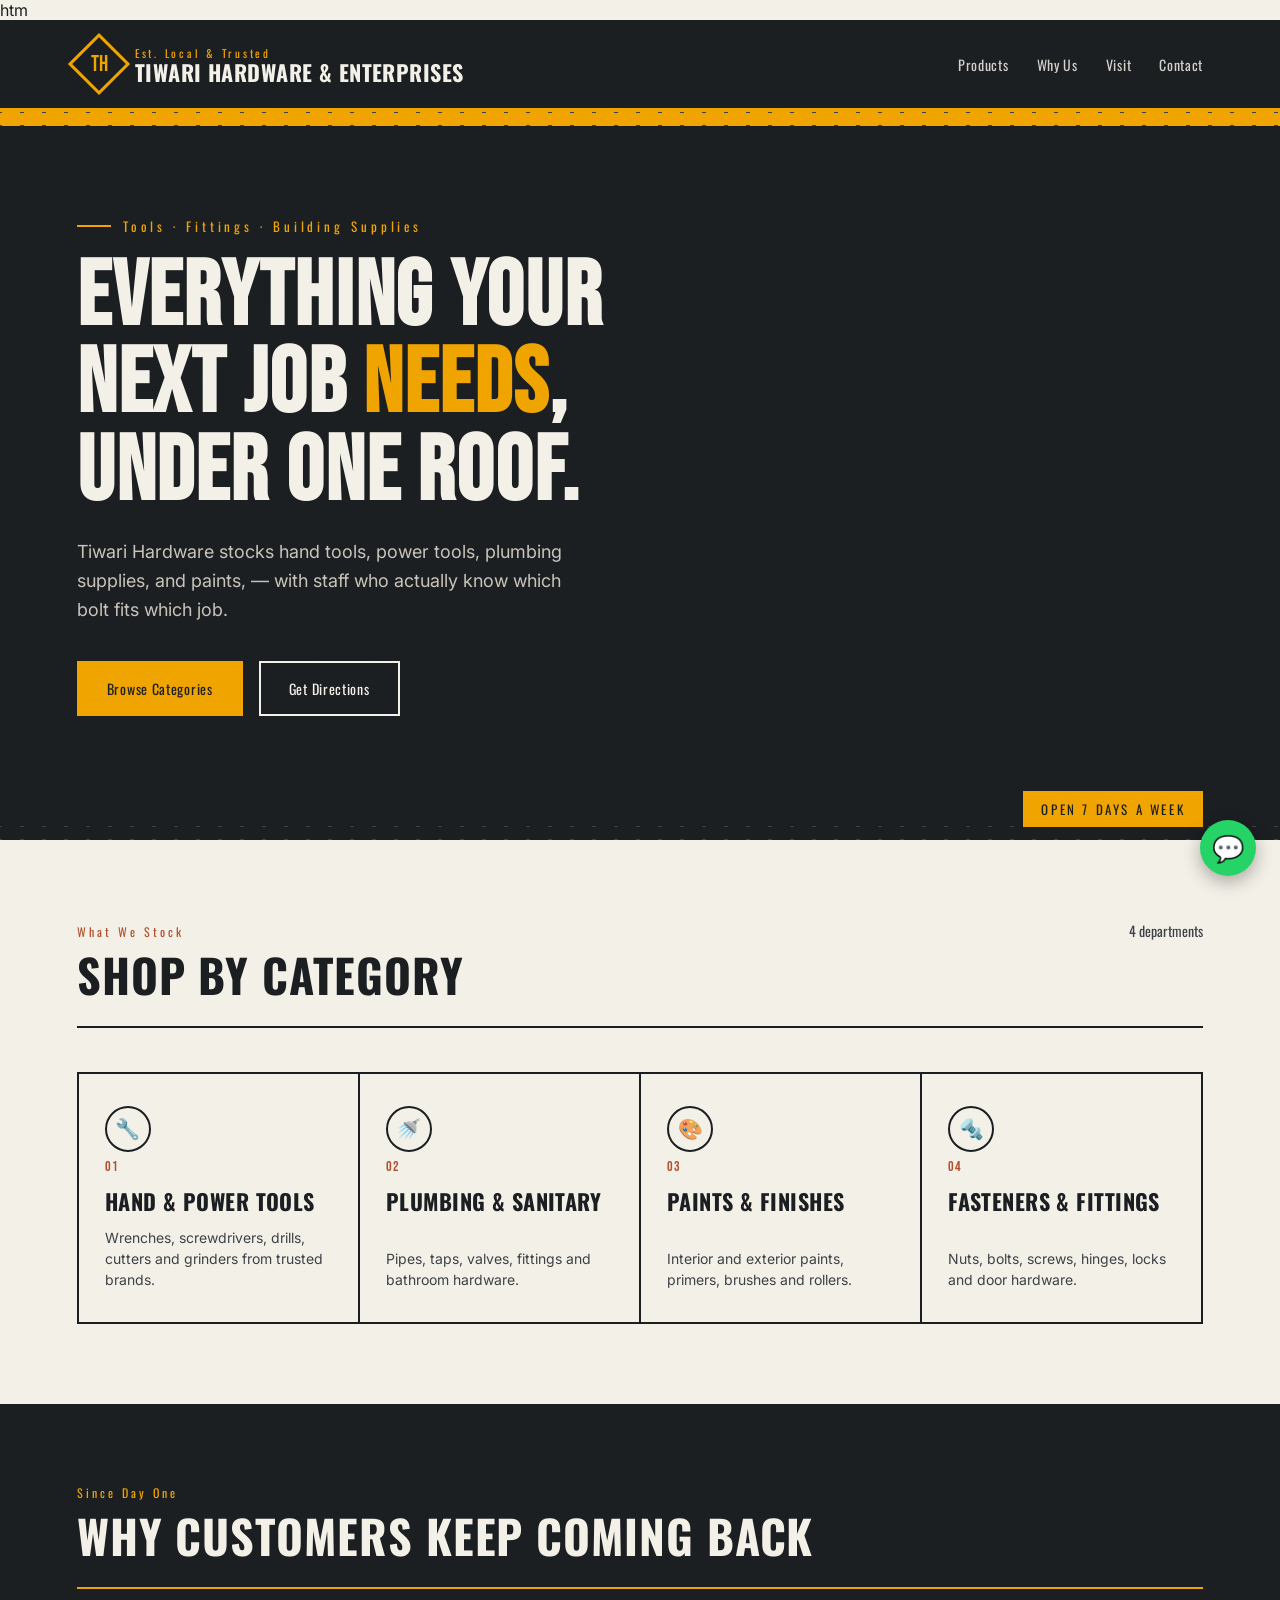
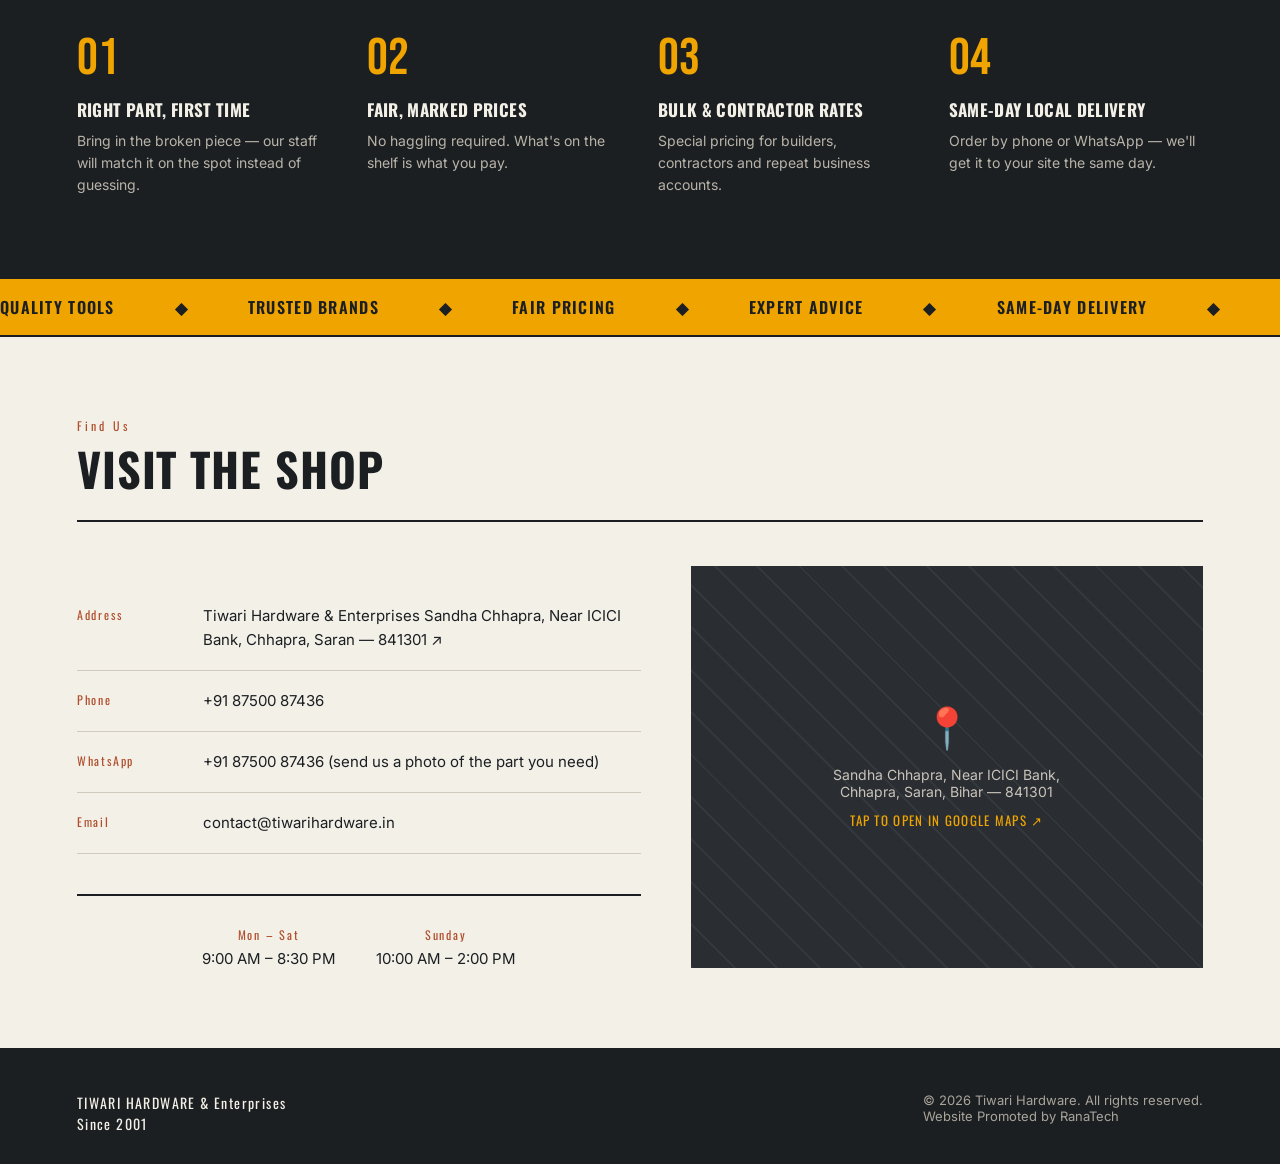
==== index.html @ 9e1f66c2 "Rename index.html.html to index.html" ====
htm<!DOCTYPE html>
<html lang="en">
<head>
<meta charset="UTF-8">
<meta name="viewport" content="width=device-width, initial-scale=1.0">
<title>Tiwari Hardware & Enterprises — Tools, Fittings &amp; Building Supplies</title>
<meta name="description" content="Tiwari Hardware & Enterprises your neighbourhood hardware store for tools, electrical, plumbing, paint and building supplies.">
<link rel="preconnect" href="https://fonts.googleapis.com">
<link href="https://fonts.googleapis.com/css2?family=Bebas+Neue&family=Oswald:wght@400;500;600;700&family=Inter:wght@400;500;600;700&display=swap" rel="stylesheet">
<style>
  :root{
    --steel-900:#1c1f22;
    --steel-800:#2a2e32;
    --steel-700:#3d4247;
    --concrete:#d8d3c8;
    --paper:#f3f0e8;
    --amber:#f0a400;
    --rust:#b1502e;
    --line:#4a4f54;
  }
  *{box-sizing:border-box; margin:0; padding:0;}
  html{scroll-behavior:smooth;}
  body{
    background:var(--paper);
    color:var(--steel-900);
    font-family:'Inter',sans-serif;
    overflow-x:hidden;
  }
  h1,h2,h3,.display{
    font-family:'Oswald',sans-serif;
    text-transform:uppercase;
    letter-spacing:0.02em;
  }
  a{color:inherit; text-decoration:none;}
  img{max-width:100%;display:block;}

  /* ---- pegboard texture strip used as a signature device ---- */
  .peg-strip{
    height:14px;
    background-image:radial-gradient(var(--steel-700) 2px, transparent 2.2px);
    background-size:22px 14px;
    background-color:var(--amber);
    background-position:11px 7px, 0 0;
  }
  .peg-strip.dark{background-color:var(--steel-900);}

  /* ---- header ---- */
  header{
    background:var(--steel-900);
    color:var(--paper);
    padding:22px 6%;
    display:flex;
    align-items:center;
    justify-content:space-between;
    position:sticky;
    top:0;
    z-index:50;
    border-bottom:4px solid var(--amber);
  }
  .brand{
    display:flex;
    align-items:center;
    gap:14px;
  }
  .brand-mark{
    width:44px;height:44px;
    border:3px solid var(--amber);
    display:flex;align-items:center;justify-content:center;
    font-family:'Bebas Neue',sans-serif;
    font-size:22px;
    color:var(--amber);
    transform:rotate(45deg);
    flex-shrink:0;
  }
  .brand-mark span{transform:rotate(-45deg);}
  .brand-text .kicker{
    font-size:11px;
    letter-spacing:0.25em;
    color:var(--amber);
    font-family:'Oswald',sans-serif;
  }
  .brand-text h1{font-size:22px; line-height:1;}
  nav{display:flex; gap:28px; font-family:'Oswald',sans-serif; font-size:14px; letter-spacing:0.05em;}
  nav a{opacity:0.85; transition:opacity .2s, color .2s;}
  nav a:hover{opacity:1; color:var(--amber);}
  .nav-toggle{display:none; background:none; border:none; color:var(--paper); font-size:26px; cursor:pointer;}

  /* ---- hero ---- */
  .hero{
    position:relative;
    background:var(--steel-900);
    color:var(--paper);
    padding:90px 6% 110px;
    background-image:
      linear-gradient(180deg, rgba(28,31,34,0.85), rgba(28,31,34,0.97)),
      repeating-linear-gradient(135deg, #23272a 0px, #23272a 2px, #1c1f22 2px, #1c1f22 40px);
  }
  .hero-inner{max-width:760px;}
  .hero .kicker{
    color:var(--amber);
    font-family:'Oswald',sans-serif;
    letter-spacing:0.3em;
    font-size:13px;
    margin-bottom:18px;
    display:flex;
    align-items:center;
    gap:12px;
  }
  .hero .kicker::before{content:"";width:34px;height:2px;background:var(--amber);display:inline-block;}
  .hero h1{
    font-family:'Bebas Neue',sans-serif;
    font-size:clamp(48px,9vw,92px);
    line-height:0.95;
    color:var(--paper);
  }
  .hero h1 em{font-style:normal; color:var(--amber);}
  .hero p.lede{
    margin-top:22px;
    font-size:18px;
    line-height:1.6;
    color:#c9c4bb;
    max-width:520px;
  }
  .hero-cta{
    margin-top:36px;
    display:flex;
    gap:16px;
    flex-wrap:wrap;
  }
  .btn{
    font-family:'Oswald',sans-serif;
    letter-spacing:0.05em;
    font-size:14px;
    padding:15px 28px;
    display:inline-flex;
    align-items:center;
    gap:10px;
    border:2px solid transparent;
    transition:transform .15s ease, background .2s ease, color .2s ease;
    cursor:pointer;
  }
  .btn:hover{transform:translateY(-2px);}
  .btn-solid{background:var(--amber); color:var(--steel-900);}
  .btn-solid:hover{background:#ffb821;}
  .btn-outline{border-color:var(--paper); color:var(--paper);}
  .btn-outline:hover{background:var(--paper); color:var(--steel-900);}

  .hero-tape{
    position:absolute;
    right:6%;
    bottom:-1px;
    font-family:'Oswald',sans-serif;
    font-size:13px;
    letter-spacing:0.2em;
    color:var(--steel-900);
    background:var(--amber);
    padding:8px 18px;
    display:none;
  }
  @media(min-width:900px){.hero-tape{display:block;}}

  /* ---- section shell ---- */
  section{padding:80px 6%;}
  .section-head{
    display:flex;
    align-items:baseline;
    justify-content:space-between;
    flex-wrap:wrap;
    gap:14px;
    margin-bottom:44px;
    border-bottom:2px solid var(--steel-900);
    padding-bottom:18px;
  }
  .section-head .kicker{
    font-family:'Oswald',sans-serif;
    font-size:12px;
    letter-spacing:0.25em;
    color:var(--rust);
  }
  .section-head h2{font-size:clamp(30px,4vw,46px);}
  .section-head .count{font-family:'Oswald',sans-serif; font-size:14px; color:var(--steel-700);}

  /* ---- categories / grid as pegboard ---- */
  .categories{background:var(--paper);}
  .grid{
    display:grid;
    grid-template-columns:repeat(auto-fit,minmax(230px,1fr));
    gap:2px;
    background:var(--steel-900);
    border:2px solid var(--steel-900);
  }
  .cat-card{
    background:var(--paper);
    padding:32px 26px;
    min-height:190px;
    display:flex;
    flex-direction:column;
    justify-content:space-between;
    transition:background .2s ease;
    position:relative;
  }
  .cat-card:hover{background:#eae5d8;}
  .cat-num{
    font-family:'Bebas Neue',sans-serif;
    font-size:14px;
    color:var(--rust);
    letter-spacing:0.1em;
  }
  .cat-card h3{font-size:22px; margin-top:10px;}
  .cat-card p{font-size:14px; color:var(--steel-700); margin-top:10px; line-height:1.5;}
  .cat-icon{
    width:46px;height:46px;
    border:2px solid var(--steel-900);
    border-radius:50%;
    display:flex;align-items:center;justify-content:center;
    font-size:20px;
    margin-bottom:6px;
  }

  /* ---- why us ---- */
  .why{background:var(--steel-900); color:var(--paper);}
  .why .section-head{border-color:var(--amber);}
  .why .section-head h2{color:var(--paper);}
  .why .section-head .kicker{color:var(--amber);}
  .why-grid{
    display:grid;
    grid-template-columns:repeat(auto-fit,minmax(240px,1fr));
    gap:36px;
  }
  .why-item .big{
    font-family:'Bebas Neue',sans-serif;
    font-size:52px;
    color:var(--amber);
    line-height:1;
  }
  .why-item h3{font-size:17px; margin-top:12px;}
  .why-item p{font-size:14px; color:#b9b4aa; margin-top:8px; line-height:1.6;}

  /* ---- brands ticker ---- */
  .ticker-wrap{
    background:var(--amber);
    overflow:hidden;
    padding:16px 0;
    border-top:2px solid var(--steel-900);
    border-bottom:2px solid var(--steel-900);
  }
  .ticker{
    display:flex;
    gap:60px;
    white-space:nowrap;
    animation:scroll 22s linear infinite;
    font-family:'Oswald',sans-serif;
    font-weight:600;
    font-size:16px;
    letter-spacing:0.08em;
    color:var(--steel-900);
  }
  @keyframes scroll{from{transform:translateX(0);}to{transform:translateX(-50%);}}

  /* ---- visit / contact ---- */
  .visit{background:var(--paper);}
  .visit-grid{
    display:grid;
    grid-template-columns:1.1fr 1fr;
    gap:50px;
  }
  @media(max-width:800px){.visit-grid{grid-template-columns:1fr;}}
  .info-list{list-style:none; margin-top:20px;}
  .info-list li{
    display:flex;
    gap:16px;
    padding:18px 0;
    border-bottom:1px solid #cfcabd;
  }
  .info-list .label{
    font-family:'Oswald',sans-serif;
    font-size:12px;
    letter-spacing:0.15em;
    color:var(--rust);
    width:110px;
    flex-shrink:0;
    padding-top:2px;
  }
  .info-list .val{font-size:15px; line-height:1.6;}
  .map-box{
    background:var(--steel-800);
    color:var(--paper);
    min-height:340px;
    display:flex;
    align-items:center;
    justify-content:center;
    text-align:center;
    padding:30px;
    position:relative;
    background-image:repeating-linear-gradient(45deg, #33383c 0 2px, transparent 2px 30px);
  }
  .map-box .pin{
    font-size:40px;
    color:var(--amber);
  }
  .map-box p{margin-top:14px; font-size:14px; color:#c9c4bb; max-width:280px;}
  .map-box{cursor:pointer; transition:background .2s ease;}
  .map-box:hover{background-color:#3d4247;}
  .info-list .val a{border-bottom:1px solid transparent; transition:border-color .2s ease, color .2s ease;}
  .info-list .val a:hover{border-bottom-color:var(--rust); color:var(--rust);}

  /* ---- hours strip ---- */
  .hours-strip{
    display:flex;
    justify-content:center;
    gap:40px;
    flex-wrap:wrap;
    margin-top:40px;
    padding-top:30px;
    border-top:2px solid var(--steel-900);
  }
  .hours-strip div{text-align:center;}
  .hours-strip .day{font-family:'Oswald',sans-serif; font-size:12px; letter-spacing:0.15em; color:var(--rust);}
  .hours-strip .time{font-size:15px; margin-top:6px;}

  /* ---- footer ---- */
  footer{
    background:var(--steel-900);
    color:#a9a49b;
    padding:44px 6% 30px;
    font-size:13px;
    display:flex;
    justify-content:space-between;
    flex-wrap:wrap;
    gap:16px;
  }
  footer .fbrand{color:var(--paper); font-family:'Oswald',sans-serif; letter-spacing:0.1em; font-size:14px;}

  /* ---- whatsapp float ---- */
  .wa-float{
    position:fixed;
    bottom:24px;
    right:24px;
    background:#25D366;
    color:#fff;
    width:56px;height:56px;
    border-radius:50%;
    display:flex;
    align-items:center;
    justify-content:center;
    font-size:26px;
    box-shadow:0 6px 18px rgba(0,0,0,0.3);
    z-index:60;
    transition:transform .2s ease;
  }
  .wa-float:hover{transform:scale(1.08);}

  @media(max-width:820px){
    nav{
      position:fixed; top:78px; left:0; right:0;
      background:var(--steel-900);
      flex-direction:column;
      padding:20px 6%;
      gap:0;
      transform:translateY(-130%);
      transition:transform .25s ease;
      border-bottom:4px solid var(--amber);
    }
    nav.open{transform:translateY(0);}
    nav a{padding:14px 0; border-bottom:1px solid var(--line);}
    .nav-toggle{display:block;}
  }
</style>
</head>
<body>

<header>
  <div class="brand">
    <div class="brand-mark"><span>TH</span></div>
    <div class="brand-text">
      <div class="kicker">Est. Local &amp; Trusted</div>
      <h1>Tiwari Hardware & Enterprises</h1>
    </div>
  </div>
  <nav id="siteNav">
    <a href="#categories">Products</a>
    <a href="#why">Why Us</a>
    <a href="#visit">Visit</a>
    <a href="#contact">Contact</a>
  </nav>
  <button class="nav-toggle" id="navToggle" aria-label="Toggle menu">☰</button>
</header>
<div class="peg-strip"></div>

<section class="hero">
  <div class="hero-inner">
    <div class="kicker">Tools · Fittings · Building Supplies</div>
    <h1>Everything your<br>next job <em>needs</em>,<br>under one roof.</h1>
    <p class="lede">Tiwari Hardware stocks hand tools, power tools, plumbing supplies, and paints, — with staff who actually know which bolt fits which job.</p>
    <div class="hero-cta">
      <a href="#categories" class="btn btn-solid">Browse Categories</a>
      <a href="#contact" class="btn btn-outline">Get Directions</a>
    </div>
  </div>
  <div class="hero-tape">OPEN 7 DAYS A WEEK</div>
</section>
<div class="peg-strip dark"></div>

<section class="categories" id="categories">
  <div class="section-head">
    <div>
      <div class="kicker">What We Stock</div>
      <h2>Shop by category</h2>
    </div>
    <div class="count">4 departments</div>
  </div>
  <div class="grid">
    <div class="cat-card">
      <div><div class="cat-icon">🔧</div><div class="cat-num">01</div><h3>Hand &amp; Power Tools</h3></div>
      <p>Wrenches, screwdrivers, drills, cutters and grinders from trusted brands.</p>
    </div>
    <div class="cat-card">
      <div><div class="cat-icon">🚿</div><div class="cat-num">02</div><h3>Plumbing &amp; Sanitary</h3></div>
      <p>Pipes, taps, valves, fittings and bathroom hardware.</p>
    </div>
    <div class="cat-card">
      <div><div class="cat-icon">🎨</div><div class="cat-num">03</div><h3>Paints &amp; Finishes</h3></div>
      <p>Interior and exterior paints, primers, brushes and rollers.</p>
    </div>
    <div class="cat-card">
      <div><div class="cat-icon">🔩</div><div class="cat-num">04</div><h3>Fasteners &amp; Fittings</h3></div>
      <p>Nuts, bolts, screws, hinges, locks and door hardware.</p>
    </div>
  </div>
</section>

<section class="why" id="why">
  <div class="section-head">
    <div>
      <div class="kicker">Since Day One</div>
      <h2>Why customers keep coming back</h2>
    </div>
  </div>
  <div class="why-grid">
    <div class="why-item">
      <div class="big">01</div>
      <h3>Right part, first time</h3>
      <p>Bring in the broken piece — our staff will match it on the spot instead of guessing.</p>
    </div>
    <div class="why-item">
      <div class="big">02</div>
      <h3>Fair, marked prices</h3>
      <p>No haggling required. What's on the shelf is what you pay.</p>
    </div>
    <div class="why-item">
      <div class="big">03</div>
      <h3>Bulk &amp; contractor rates</h3>
      <p>Special pricing for builders, contractors and repeat business accounts.</p>
    </div>
    <div class="why-item">
      <div class="big">04</div>
      <h3>Same-day local delivery</h3>
      <p>Order by phone or WhatsApp — we'll get it to your site the same day.</p>
    </div>
  </div>
</section>

<div class="ticker-wrap">
  <div class="ticker">
    <span>QUALITY TOOLS</span><span>◆</span><span>TRUSTED BRANDS</span><span>◆</span><span>FAIR PRICING</span><span>◆</span><span>EXPERT ADVICE</span><span>◆</span><span>SAME-DAY DELIVERY</span><span>◆</span>
    <span>QUALITY TOOLS</span><span>◆</span><span>TRUSTED BRANDS</span><span>◆</span><span>FAIR PRICING</span><span>◆</span><span>EXPERT ADVICE</span><span>◆</span><span>SAME-DAY DELIVERY</span><span>◆</span>
  </div>
</div>

<section class="visit" id="visit">
  <div class="section-head">
    <div>
      <div class="kicker">Find Us</div>
      <h2>Visit the shop</h2>
    </div>
  </div>
  <div class="visit-grid">
    <div>
      <ul class="info-list" id="contact">
        <li><span class="label">Address</span><span class="val"><a href="https://maps.app.goo.gl/FRSXS6TFd8zvyrVv5" target="_blank" rel="noopener" class="map-link">Tiwari Hardware & Enterprises Sandha Chhapra, Near ICICI Bank, Chhapra, Saran — 841301 ↗</a></span></li>
        <li><span class="label">Phone</span><span class="val"><a href="tel:+918750087436">+91 87500 87436</a></span></li>
        <li><span class="label">WhatsApp</span><span class="val"><a href="https://wa.me/918750087436" target="_blank" rel="noopener">+91 87500 87436</a> (send us a photo of the part you need)</span></li>
        <li><span class="label">Email</span><span class="val">contact@tiwarihardware.in</span></li>
      </ul>
      <div class="hours-strip">
        <div><div class="day">Mon – Sat</div><div class="time">9:00 AM – 8:30 PM</div></div>
        <div><div class="day">Sunday</div><div class="time">10:00 AM – 2:00 PM</div></div>
      </div>
    </div>
    <a class="map-box" href="https://maps.app.goo.gl/FRSXS6TFd8zvyrVv5" target="_blank" rel="noopener">
      <div>
        <div class="pin">📍</div>
        <p>Sandha Chhapra, Near ICICI Bank, Chhapra, Saran, Bihar — 841301</p>
        <p style="margin-top:10px; color:var(--amber); font-family:'Oswald',sans-serif; letter-spacing:0.1em; font-size:13px;">TAP TO OPEN IN GOOGLE MAPS ↗</p>
      </div>
    </a>
  </div>
</section>

<footer>
  <div class="fbrand">TIWARI HARDWARE & Enterprises
    <div> Since 2001</div>
  </div>
  <div>© 2026 Tiwari Hardware. All rights reserved.
    <div>Website Promoted by RanaTech</div>
  </div>
</footer>

<a class="wa-float" href="https://wa.me/918750087436" target="_blank" aria-label="Chat on WhatsApp">💬</a>

<script>
  const toggle = document.getElementById('navToggle');
  const nav = document.getElementById('siteNav');
  toggle.addEventListener('click', () => nav.classList.toggle('open'));
  document.querySelectorAll('nav a').forEach(a => a.addEventListener('click', () => nav.classList.remove('open')));
</script>

</body>
</html>
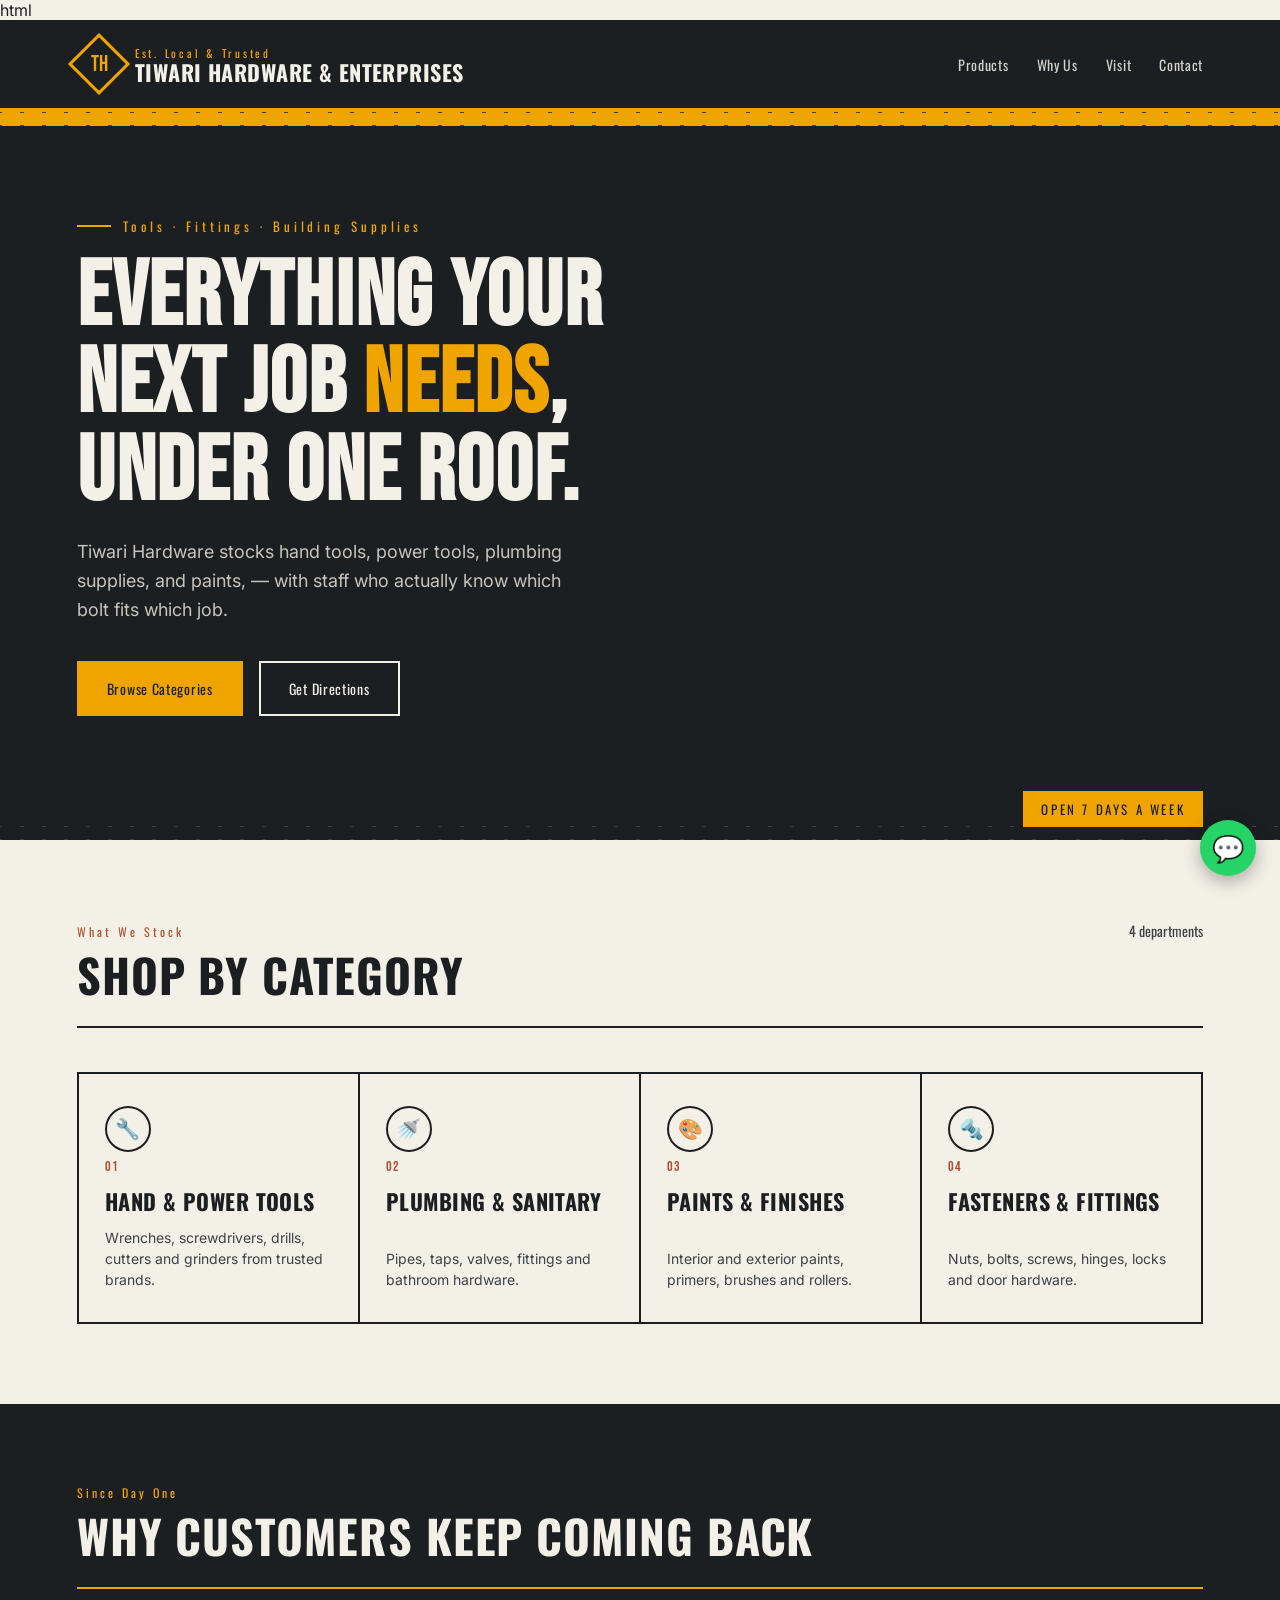
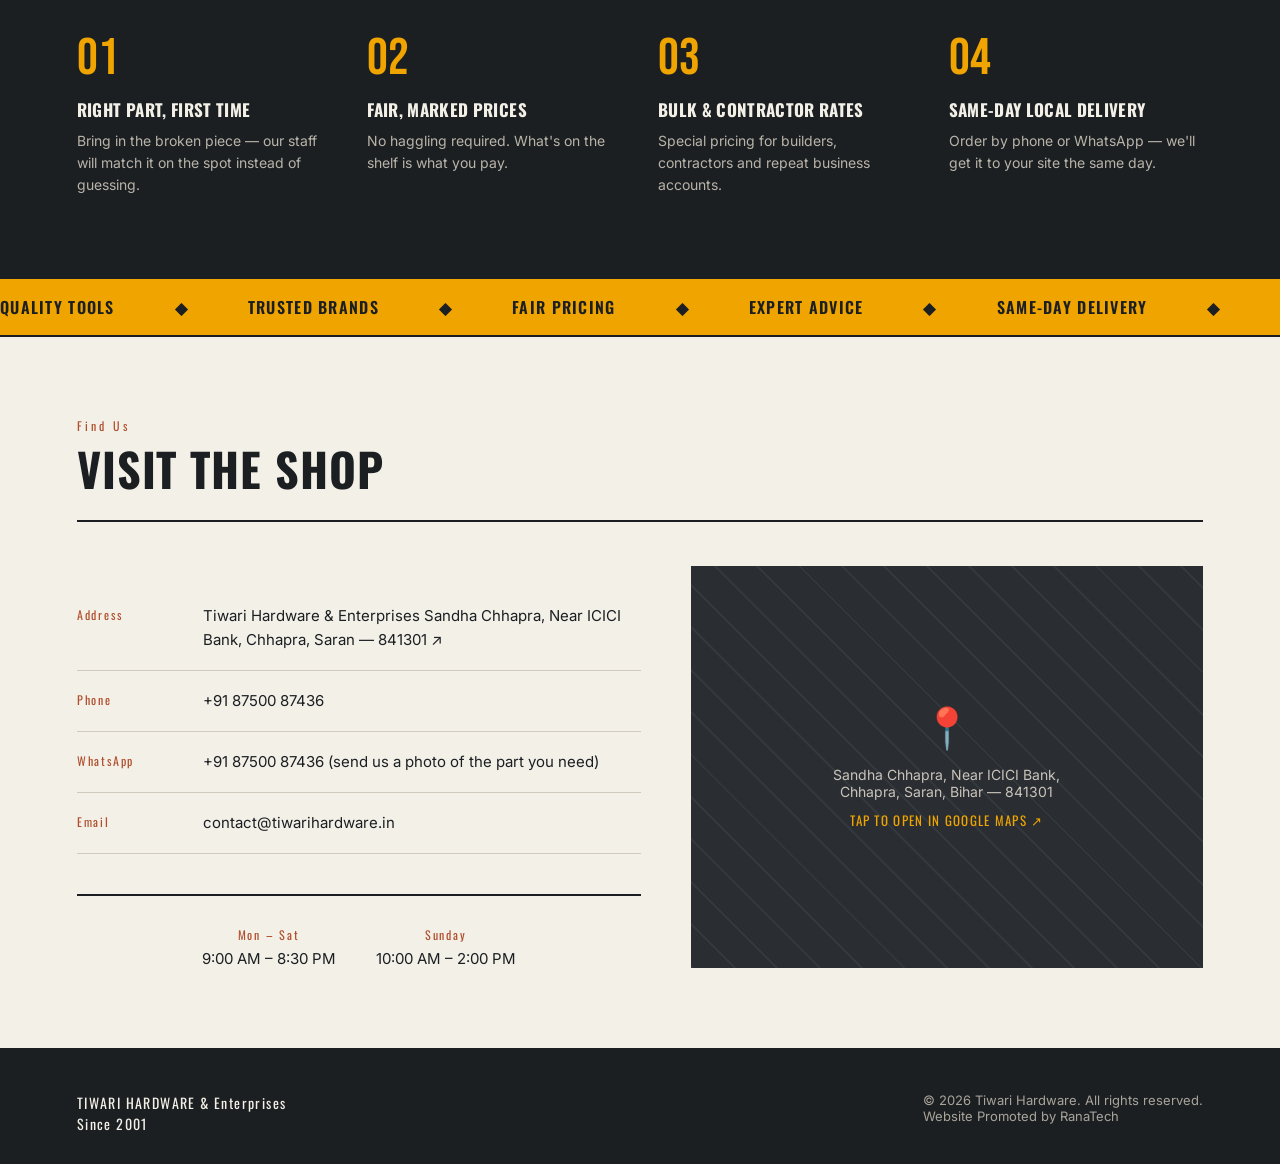
==== commit 2a40763e: "Update index.html" ====
--- a/index.html
+++ b/index.html
@@ -1,4 +1,4 @@
-htm<!DOCTYPE html>
+html<!DOCTYPE html>
 <html lang="en">
 <head>
 <meta charset="UTF-8">
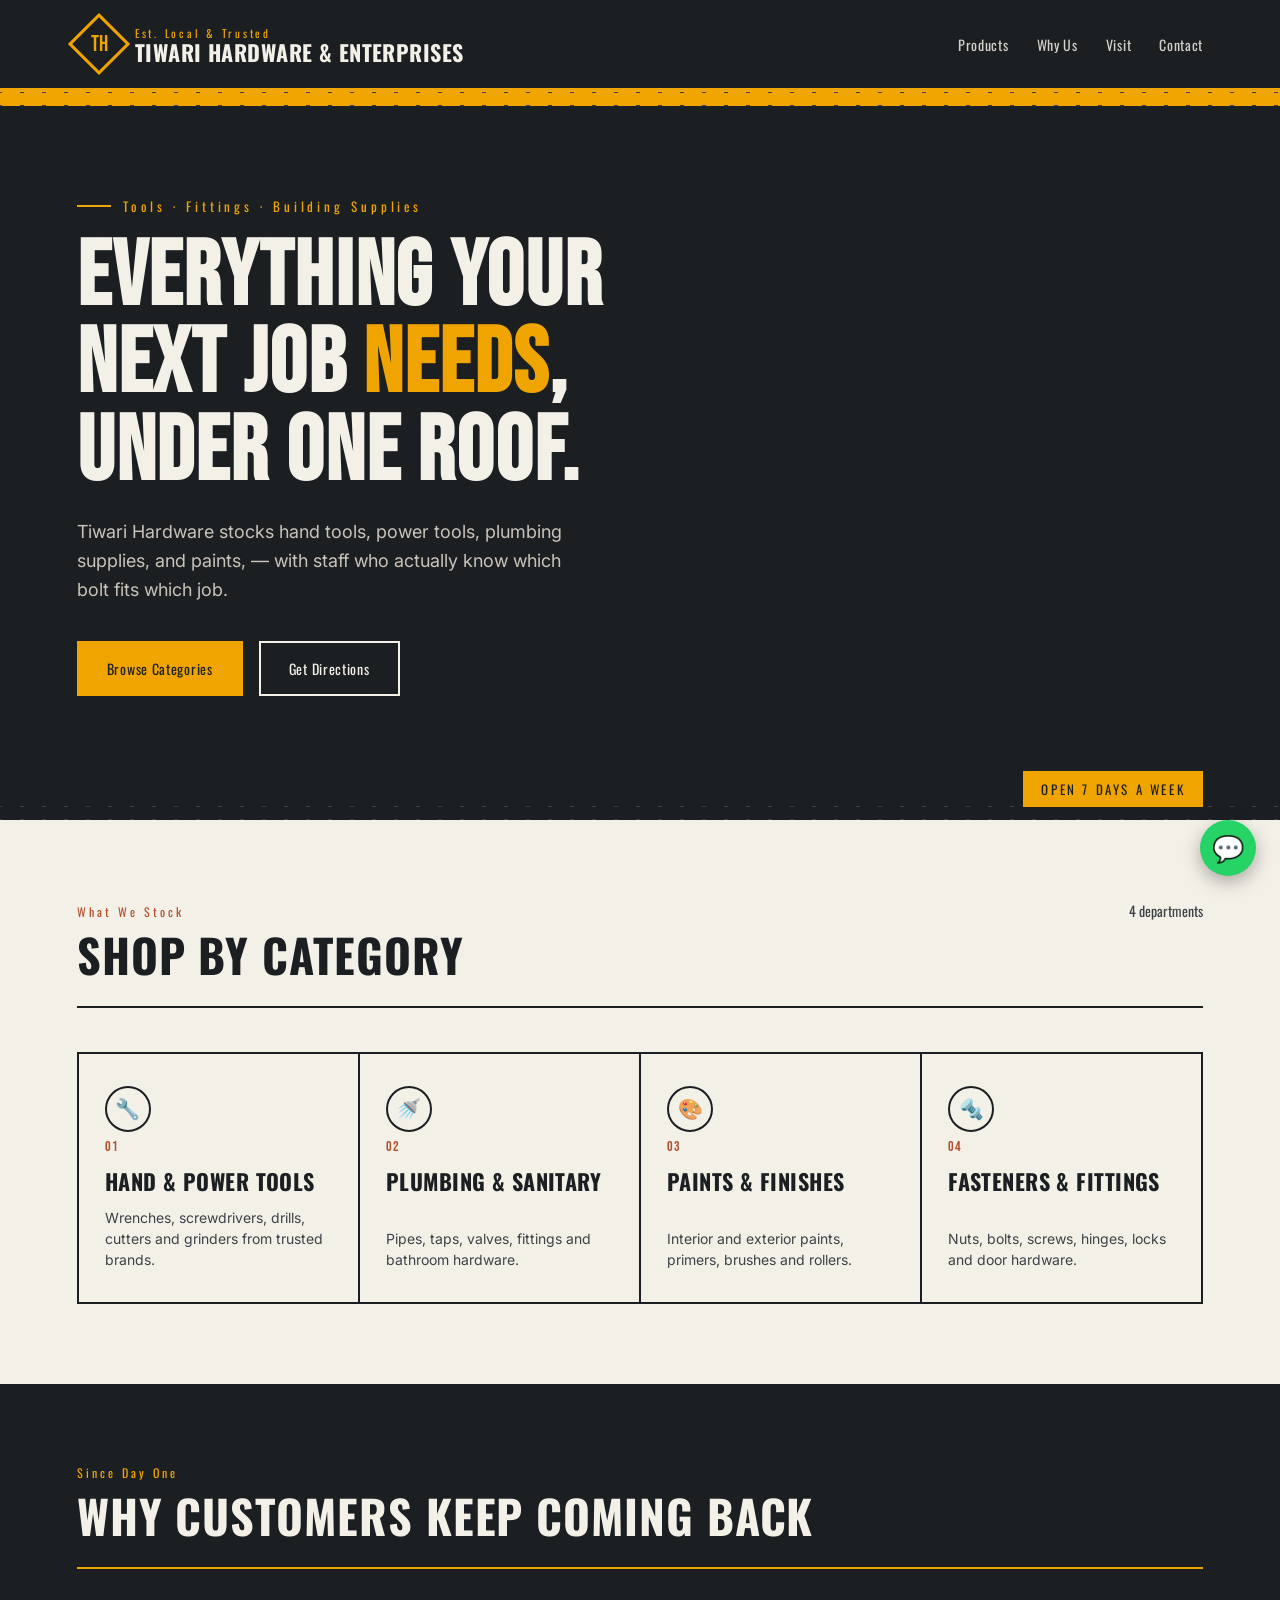
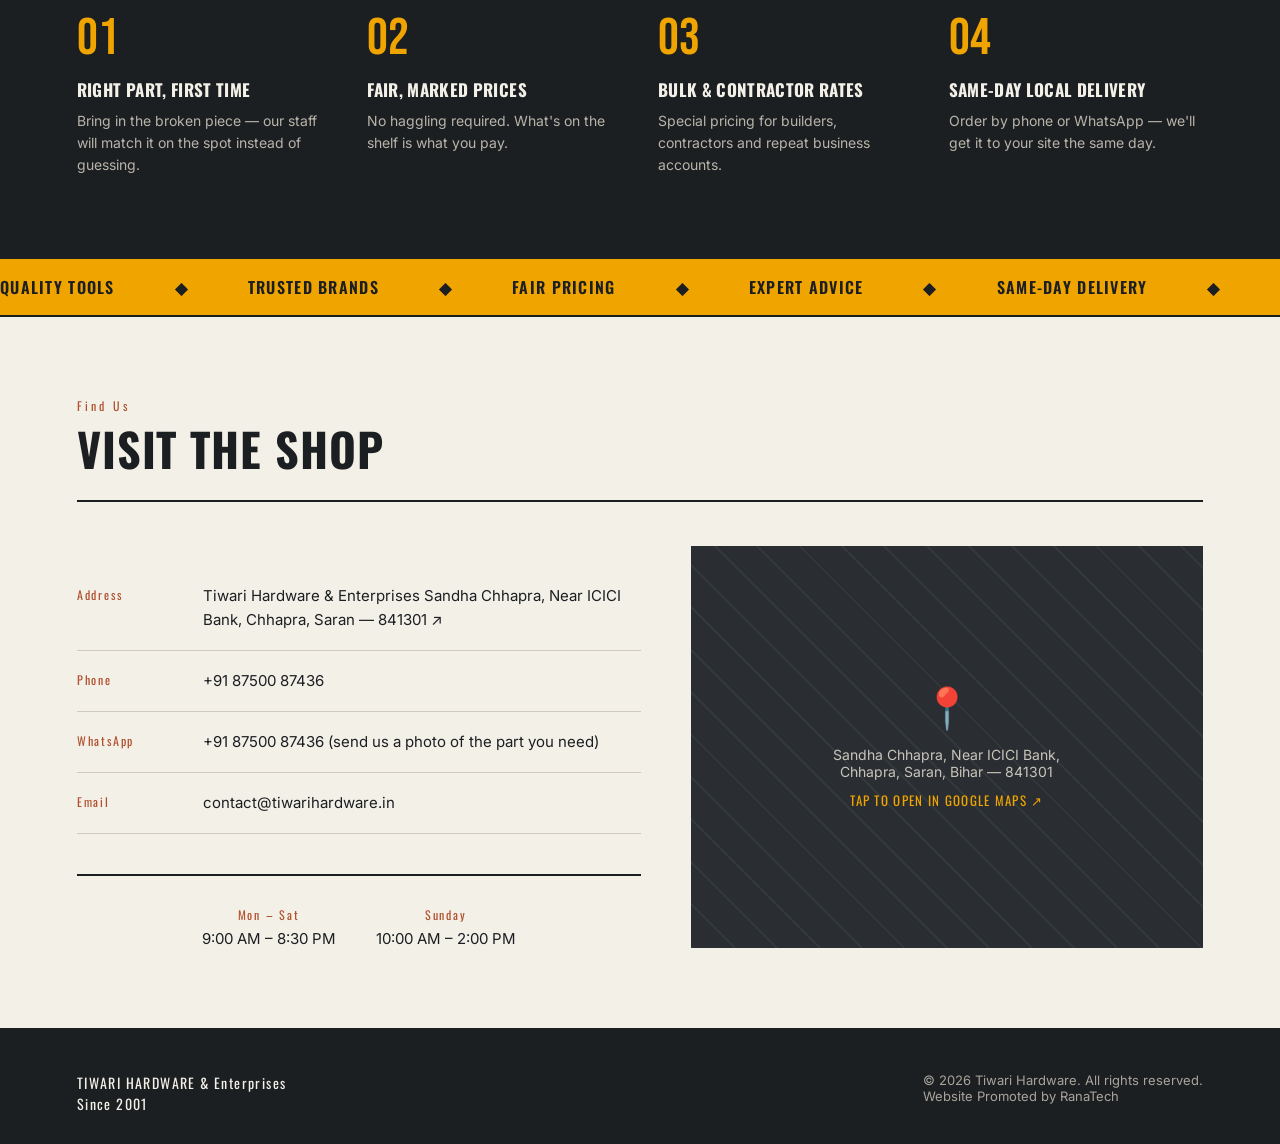
==== commit 99c2ddd2: "Update index.html" ====
--- a/index.html
+++ b/index.html
@@ -1,4 +1,4 @@
-html<!DOCTYPE html>
+<!DOCTYPE html>
 <html lang="en">
 <head>
 <meta charset="UTF-8">
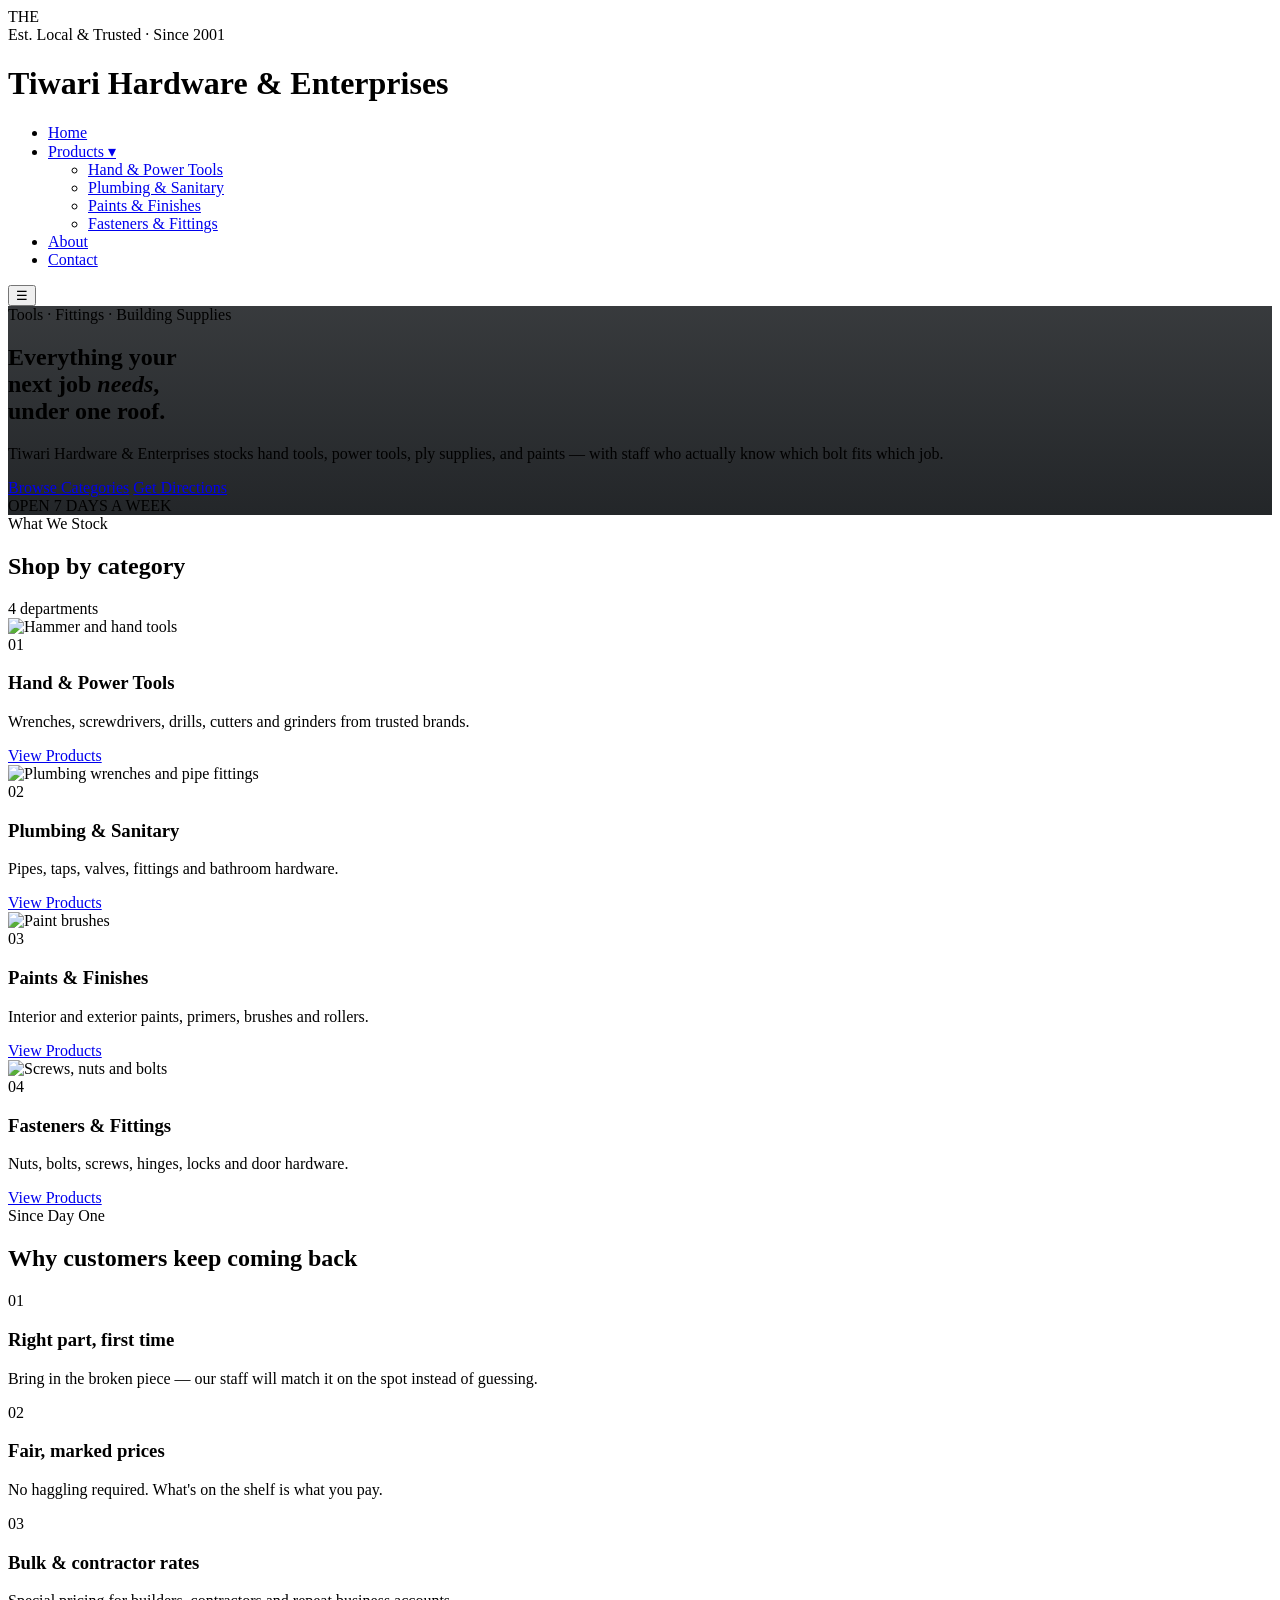
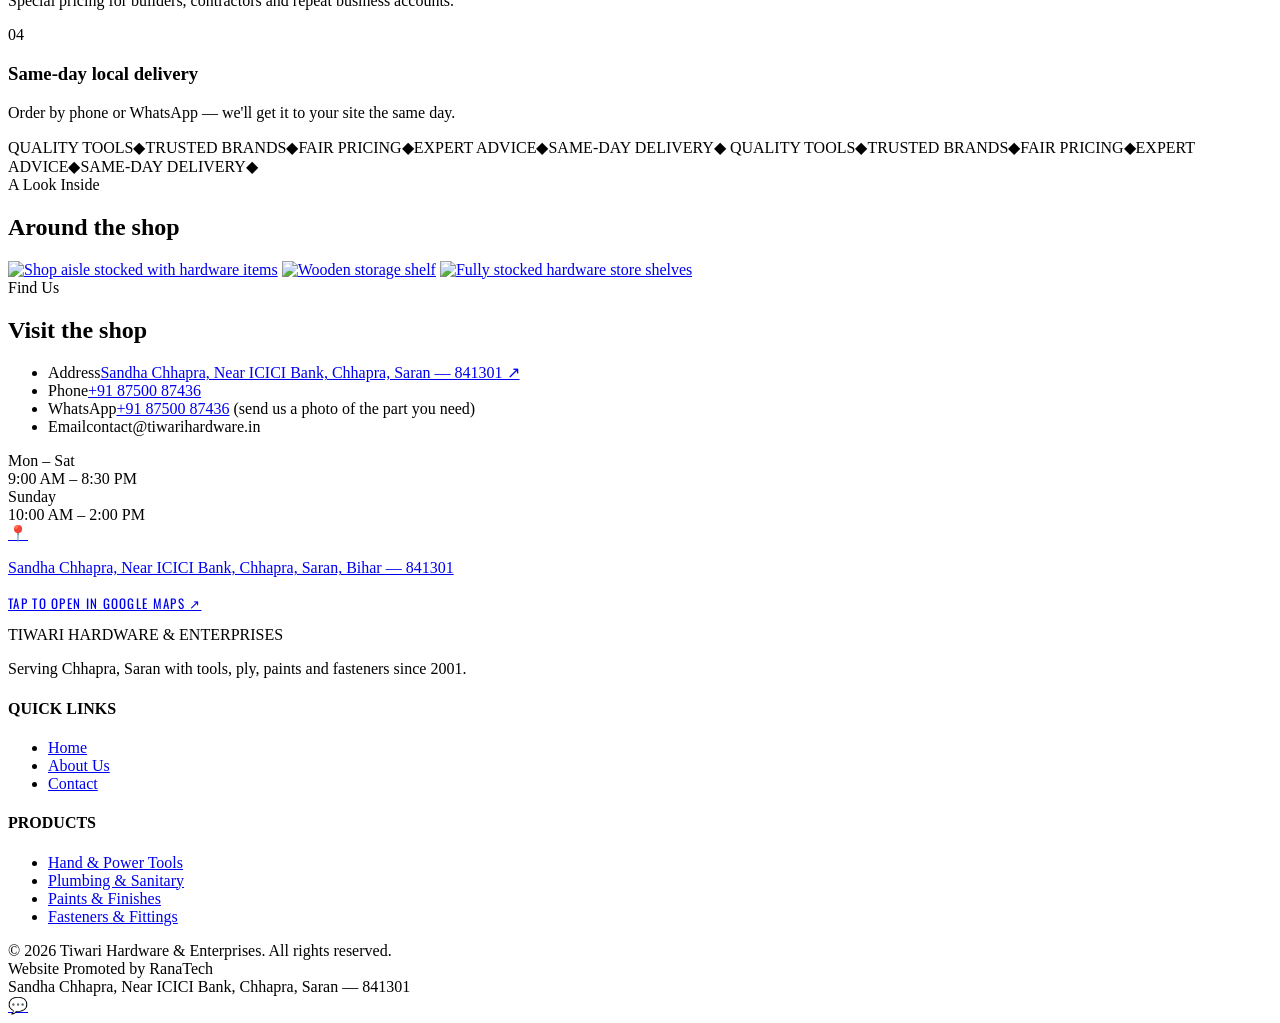
==== commit fe2579dd: "Add files via upload" ====
--- a/index.html
+++ b/index.html
@@ -4,366 +4,15 @@
 <meta charset="UTF-8">
 <meta name="viewport" content="width=device-width, initial-scale=1.0">
 <title>Tiwari Hardware & Enterprises — Tools, Fittings &amp; Building Supplies</title>
-<meta name="description" content="Tiwari Hardware & Enterprises your neighbourhood hardware store for tools, electrical, plumbing, paint and building supplies.">
+<meta name="description" content="Tiwari Hardware & Enterprises — your neighbourhood hardware store in Chhapra, Saran for tools, plumbing, paint and fasteners. Since 2001.">
 <link rel="preconnect" href="https://fonts.googleapis.com">
 <link href="https://fonts.googleapis.com/css2?family=Bebas+Neue&family=Oswald:wght@400;500;600;700&family=Inter:wght@400;500;600;700&display=swap" rel="stylesheet">
+<link rel="stylesheet" href="css/style.css">
 <style>
-  :root{
-    --steel-900:#1c1f22;
-    --steel-800:#2a2e32;
-    --steel-700:#3d4247;
-    --concrete:#d8d3c8;
-    --paper:#f3f0e8;
-    --amber:#f0a400;
-    --rust:#b1502e;
-    --line:#4a4f54;
-  }
-  *{box-sizing:border-box; margin:0; padding:0;}
-  html{scroll-behavior:smooth;}
-  body{
-    background:var(--paper);
-    color:var(--steel-900);
-    font-family:'Inter',sans-serif;
-    overflow-x:hidden;
-  }
-  h1,h2,h3,.display{
-    font-family:'Oswald',sans-serif;
-    text-transform:uppercase;
-    letter-spacing:0.02em;
-  }
-  a{color:inherit; text-decoration:none;}
-  img{max-width:100%;display:block;}
-
-  /* ---- pegboard texture strip used as a signature device ---- */
-  .peg-strip{
-    height:14px;
-    background-image:radial-gradient(var(--steel-700) 2px, transparent 2.2px);
-    background-size:22px 14px;
-    background-color:var(--amber);
-    background-position:11px 7px, 0 0;
-  }
-  .peg-strip.dark{background-color:var(--steel-900);}
-
-  /* ---- header ---- */
-  header{
-    background:var(--steel-900);
-    color:var(--paper);
-    padding:22px 6%;
-    display:flex;
-    align-items:center;
-    justify-content:space-between;
-    position:sticky;
-    top:0;
-    z-index:50;
-    border-bottom:4px solid var(--amber);
-  }
-  .brand{
-    display:flex;
-    align-items:center;
-    gap:14px;
-  }
-  .brand-mark{
-    width:44px;height:44px;
-    border:3px solid var(--amber);
-    display:flex;align-items:center;justify-content:center;
-    font-family:'Bebas Neue',sans-serif;
-    font-size:22px;
-    color:var(--amber);
-    transform:rotate(45deg);
-    flex-shrink:0;
-  }
-  .brand-mark span{transform:rotate(-45deg);}
-  .brand-text .kicker{
-    font-size:11px;
-    letter-spacing:0.25em;
-    color:var(--amber);
-    font-family:'Oswald',sans-serif;
-  }
-  .brand-text h1{font-size:22px; line-height:1;}
-  nav{display:flex; gap:28px; font-family:'Oswald',sans-serif; font-size:14px; letter-spacing:0.05em;}
-  nav a{opacity:0.85; transition:opacity .2s, color .2s;}
-  nav a:hover{opacity:1; color:var(--amber);}
-  .nav-toggle{display:none; background:none; border:none; color:var(--paper); font-size:26px; cursor:pointer;}
-
-  /* ---- hero ---- */
-  .hero{
-    position:relative;
-    background:var(--steel-900);
-    color:var(--paper);
-    padding:90px 6% 110px;
+  .home-hero{
     background-image:
-      linear-gradient(180deg, rgba(28,31,34,0.85), rgba(28,31,34,0.97)),
-      repeating-linear-gradient(135deg, #23272a 0px, #23272a 2px, #1c1f22 2px, #1c1f22 40px);
-  }
-  .hero-inner{max-width:760px;}
-  .hero .kicker{
-    color:var(--amber);
-    font-family:'Oswald',sans-serif;
-    letter-spacing:0.3em;
-    font-size:13px;
-    margin-bottom:18px;
-    display:flex;
-    align-items:center;
-    gap:12px;
-  }
-  .hero .kicker::before{content:"";width:34px;height:2px;background:var(--amber);display:inline-block;}
-  .hero h1{
-    font-family:'Bebas Neue',sans-serif;
-    font-size:clamp(48px,9vw,92px);
-    line-height:0.95;
-    color:var(--paper);
-  }
-  .hero h1 em{font-style:normal; color:var(--amber);}
-  .hero p.lede{
-    margin-top:22px;
-    font-size:18px;
-    line-height:1.6;
-    color:#c9c4bb;
-    max-width:520px;
-  }
-  .hero-cta{
-    margin-top:36px;
-    display:flex;
-    gap:16px;
-    flex-wrap:wrap;
-  }
-  .btn{
-    font-family:'Oswald',sans-serif;
-    letter-spacing:0.05em;
-    font-size:14px;
-    padding:15px 28px;
-    display:inline-flex;
-    align-items:center;
-    gap:10px;
-    border:2px solid transparent;
-    transition:transform .15s ease, background .2s ease, color .2s ease;
-    cursor:pointer;
-  }
-  .btn:hover{transform:translateY(-2px);}
-  .btn-solid{background:var(--amber); color:var(--steel-900);}
-  .btn-solid:hover{background:#ffb821;}
-  .btn-outline{border-color:var(--paper); color:var(--paper);}
-  .btn-outline:hover{background:var(--paper); color:var(--steel-900);}
-
-  .hero-tape{
-    position:absolute;
-    right:6%;
-    bottom:-1px;
-    font-family:'Oswald',sans-serif;
-    font-size:13px;
-    letter-spacing:0.2em;
-    color:var(--steel-900);
-    background:var(--amber);
-    padding:8px 18px;
-    display:none;
-  }
-  @media(min-width:900px){.hero-tape{display:block;}}
-
-  /* ---- section shell ---- */
-  section{padding:80px 6%;}
-  .section-head{
-    display:flex;
-    align-items:baseline;
-    justify-content:space-between;
-    flex-wrap:wrap;
-    gap:14px;
-    margin-bottom:44px;
-    border-bottom:2px solid var(--steel-900);
-    padding-bottom:18px;
-  }
-  .section-head .kicker{
-    font-family:'Oswald',sans-serif;
-    font-size:12px;
-    letter-spacing:0.25em;
-    color:var(--rust);
-  }
-  .section-head h2{font-size:clamp(30px,4vw,46px);}
-  .section-head .count{font-family:'Oswald',sans-serif; font-size:14px; color:var(--steel-700);}
-
-  /* ---- categories / grid as pegboard ---- */
-  .categories{background:var(--paper);}
-  .grid{
-    display:grid;
-    grid-template-columns:repeat(auto-fit,minmax(230px,1fr));
-    gap:2px;
-    background:var(--steel-900);
-    border:2px solid var(--steel-900);
-  }
-  .cat-card{
-    background:var(--paper);
-    padding:32px 26px;
-    min-height:190px;
-    display:flex;
-    flex-direction:column;
-    justify-content:space-between;
-    transition:background .2s ease;
-    position:relative;
-  }
-  .cat-card:hover{background:#eae5d8;}
-  .cat-num{
-    font-family:'Bebas Neue',sans-serif;
-    font-size:14px;
-    color:var(--rust);
-    letter-spacing:0.1em;
-  }
-  .cat-card h3{font-size:22px; margin-top:10px;}
-  .cat-card p{font-size:14px; color:var(--steel-700); margin-top:10px; line-height:1.5;}
-  .cat-icon{
-    width:46px;height:46px;
-    border:2px solid var(--steel-900);
-    border-radius:50%;
-    display:flex;align-items:center;justify-content:center;
-    font-size:20px;
-    margin-bottom:6px;
-  }
-
-  /* ---- why us ---- */
-  .why{background:var(--steel-900); color:var(--paper);}
-  .why .section-head{border-color:var(--amber);}
-  .why .section-head h2{color:var(--paper);}
-  .why .section-head .kicker{color:var(--amber);}
-  .why-grid{
-    display:grid;
-    grid-template-columns:repeat(auto-fit,minmax(240px,1fr));
-    gap:36px;
-  }
-  .why-item .big{
-    font-family:'Bebas Neue',sans-serif;
-    font-size:52px;
-    color:var(--amber);
-    line-height:1;
-  }
-  .why-item h3{font-size:17px; margin-top:12px;}
-  .why-item p{font-size:14px; color:#b9b4aa; margin-top:8px; line-height:1.6;}
-
-  /* ---- brands ticker ---- */
-  .ticker-wrap{
-    background:var(--amber);
-    overflow:hidden;
-    padding:16px 0;
-    border-top:2px solid var(--steel-900);
-    border-bottom:2px solid var(--steel-900);
-  }
-  .ticker{
-    display:flex;
-    gap:60px;
-    white-space:nowrap;
-    animation:scroll 22s linear infinite;
-    font-family:'Oswald',sans-serif;
-    font-weight:600;
-    font-size:16px;
-    letter-spacing:0.08em;
-    color:var(--steel-900);
-  }
-  @keyframes scroll{from{transform:translateX(0);}to{transform:translateX(-50%);}}
-
-  /* ---- visit / contact ---- */
-  .visit{background:var(--paper);}
-  .visit-grid{
-    display:grid;
-    grid-template-columns:1.1fr 1fr;
-    gap:50px;
-  }
-  @media(max-width:800px){.visit-grid{grid-template-columns:1fr;}}
-  .info-list{list-style:none; margin-top:20px;}
-  .info-list li{
-    display:flex;
-    gap:16px;
-    padding:18px 0;
-    border-bottom:1px solid #cfcabd;
-  }
-  .info-list .label{
-    font-family:'Oswald',sans-serif;
-    font-size:12px;
-    letter-spacing:0.15em;
-    color:var(--rust);
-    width:110px;
-    flex-shrink:0;
-    padding-top:2px;
-  }
-  .info-list .val{font-size:15px; line-height:1.6;}
-  .map-box{
-    background:var(--steel-800);
-    color:var(--paper);
-    min-height:340px;
-    display:flex;
-    align-items:center;
-    justify-content:center;
-    text-align:center;
-    padding:30px;
-    position:relative;
-    background-image:repeating-linear-gradient(45deg, #33383c 0 2px, transparent 2px 30px);
-  }
-  .map-box .pin{
-    font-size:40px;
-    color:var(--amber);
-  }
-  .map-box p{margin-top:14px; font-size:14px; color:#c9c4bb; max-width:280px;}
-  .map-box{cursor:pointer; transition:background .2s ease;}
-  .map-box:hover{background-color:#3d4247;}
-  .info-list .val a{border-bottom:1px solid transparent; transition:border-color .2s ease, color .2s ease;}
-  .info-list .val a:hover{border-bottom-color:var(--rust); color:var(--rust);}
-
-  /* ---- hours strip ---- */
-  .hours-strip{
-    display:flex;
-    justify-content:center;
-    gap:40px;
-    flex-wrap:wrap;
-    margin-top:40px;
-    padding-top:30px;
-    border-top:2px solid var(--steel-900);
-  }
-  .hours-strip div{text-align:center;}
-  .hours-strip .day{font-family:'Oswald',sans-serif; font-size:12px; letter-spacing:0.15em; color:var(--rust);}
-  .hours-strip .time{font-size:15px; margin-top:6px;}
-
-  /* ---- footer ---- */
-  footer{
-    background:var(--steel-900);
-    color:#a9a49b;
-    padding:44px 6% 30px;
-    font-size:13px;
-    display:flex;
-    justify-content:space-between;
-    flex-wrap:wrap;
-    gap:16px;
-  }
-  footer .fbrand{color:var(--paper); font-family:'Oswald',sans-serif; letter-spacing:0.1em; font-size:14px;}
-
-  /* ---- whatsapp float ---- */
-  .wa-float{
-    position:fixed;
-    bottom:24px;
-    right:24px;
-    background:#25D366;
-    color:#fff;
-    width:56px;height:56px;
-    border-radius:50%;
-    display:flex;
-    align-items:center;
-    justify-content:center;
-    font-size:26px;
-    box-shadow:0 6px 18px rgba(0,0,0,0.3);
-    z-index:60;
-    transition:transform .2s ease;
-  }
-  .wa-float:hover{transform:scale(1.08);}
-
-  @media(max-width:820px){
-    nav{
-      position:fixed; top:78px; left:0; right:0;
-      background:var(--steel-900);
-      flex-direction:column;
-      padding:20px 6%;
-      gap:0;
-      transform:translateY(-130%);
-      transition:transform .25s ease;
-      border-bottom:4px solid var(--amber);
-    }
-    nav.open{transform:translateY(0);}
-    nav a{padding:14px 0; border-bottom:1px solid var(--line);}
-    .nav-toggle{display:block;}
+      linear-gradient(180deg, rgba(28,31,34,0.88), rgba(28,31,34,0.97)),
+      url('https://images.unsplash.com/photo-1759200165738-6366977a73c6?fm=jpg&q=80&w=1800&auto=format&fit=crop');
   }
 </style>
 </head>
@@ -371,37 +20,47 @@
 
 <header>
   <div class="brand">
-    <div class="brand-mark"><span>TH</span></div>
+    <div class="brand-mark"><span>THE</span></div>
     <div class="brand-text">
-      <div class="kicker">Est. Local &amp; Trusted</div>
-      <h1>Tiwari Hardware & Enterprises</h1>
+      <div class="kicker">Est. Local &amp; Trusted · Since 2001</div>
+      <h1>Tiwari Hardware &amp; Enterprises</h1>
     </div>
   </div>
   <nav id="siteNav">
-    <a href="#categories">Products</a>
-    <a href="#why">Why Us</a>
-    <a href="#visit">Visit</a>
-    <a href="#contact">Contact</a>
+    <ul>
+      <li class="current"><a href="index.html">Home</a></li>
+      <li class="has-dropdown">
+        <a href="#" onclick="return false;">Products ▾</a>
+        <ul class="dropdown">
+          <li><a href="products/tools.html">Hand &amp; Power Tools</a></li>
+          <li><a href="products/plumbing.html">Plumbing &amp; Sanitary</a></li>
+          <li><a href="products/paints.html">Paints &amp; Finishes</a></li>
+          <li><a href="products/fasteners.html">Fasteners &amp; Fittings</a></li>
+        </ul>
+      </li>
+      <li><a href="about.html">About</a></li>
+      <li><a href="contact.html">Contact</a></li>
+    </ul>
   </nav>
   <button class="nav-toggle" id="navToggle" aria-label="Toggle menu">☰</button>
 </header>
 <div class="peg-strip"></div>
 
-<section class="hero">
-  <div class="hero-inner">
+<section class="home-hero">
+  <div class="home-hero-inner">
     <div class="kicker">Tools · Fittings · Building Supplies</div>
     <h1>Everything your<br>next job <em>needs</em>,<br>under one roof.</h1>
-    <p class="lede">Tiwari Hardware stocks hand tools, power tools, plumbing supplies, and paints, — with staff who actually know which bolt fits which job.</p>
+    <p class="lede">Tiwari Hardware &amp; Enterprises stocks hand tools, power tools, ply supplies, and paints — with staff who actually know which bolt fits which job.</p>
     <div class="hero-cta">
       <a href="#categories" class="btn btn-solid">Browse Categories</a>
-      <a href="#contact" class="btn btn-outline">Get Directions</a>
+      <a href="contact.html" class="btn btn-outline">Get Directions</a>
     </div>
   </div>
   <div class="hero-tape">OPEN 7 DAYS A WEEK</div>
 </section>
 <div class="peg-strip dark"></div>
 
-<section class="categories" id="categories">
+<section id="categories">
   <div class="section-head">
     <div>
       <div class="kicker">What We Stock</div>
@@ -411,20 +70,36 @@
   </div>
   <div class="grid">
     <div class="cat-card">
-      <div><div class="cat-icon">🔧</div><div class="cat-num">01</div><h3>Hand &amp; Power Tools</h3></div>
-      <p>Wrenches, screwdrivers, drills, cutters and grinders from trusted brands.</p>
-    </div>
-    <div class="cat-card">
-      <div><div class="cat-icon">🚿</div><div class="cat-num">02</div><h3>Plumbing &amp; Sanitary</h3></div>
-      <p>Pipes, taps, valves, fittings and bathroom hardware.</p>
-    </div>
-    <div class="cat-card">
-      <div><div class="cat-icon">🎨</div><div class="cat-num">03</div><h3>Paints &amp; Finishes</h3></div>
-      <p>Interior and exterior paints, primers, brushes and rollers.</p>
-    </div>
-    <div class="cat-card">
-      <div><div class="cat-icon">🔩</div><div class="cat-num">04</div><h3>Fasteners &amp; Fittings</h3></div>
-      <p>Nuts, bolts, screws, hinges, locks and door hardware.</p>
+      <div class="cat-photo"><img src="https://images.unsplash.com/photo-1602052793312-b99c2a9ee797?fm=jpg&q=75&w=800&auto=format&fit=crop" alt="Hammer and hand tools"></div>
+      <div class="cat-body">
+        <div><div class="cat-num">01</div><h3>Hand &amp; Power Tools</h3></div>
+        <p>Wrenches, screwdrivers, drills, cutters and grinders from trusted brands.</p>
+        <a href="products/tools.html" class="btn btn-outline dark-border">View Products</a>
+      </div>
+    </div>
+    <div class="cat-card">
+      <div class="cat-photo"><img src="https://images.unsplash.com/photo-1503789146722-cf137a3c0fea?fm=jpg&q=75&w=800&auto=format&fit=crop" alt="Plumbing wrenches and pipe fittings"></div>
+      <div class="cat-body">
+        <div><div class="cat-num">02</div><h3>Plumbing &amp; Sanitary</h3></div>
+        <p>Pipes, taps, valves, fittings and bathroom hardware.</p>
+        <a href="products/plumbing.html" class="btn btn-outline dark-border">View Products</a>
+      </div>
+    </div>
+    <div class="cat-card">
+      <div class="cat-photo"><img src="https://images.unsplash.com/photo-1520856990214-7a9e59dd5ff7?fm=jpg&q=75&w=800&auto=format&fit=crop" alt="Paint brushes"></div>
+      <div class="cat-body">
+        <div><div class="cat-num">03</div><h3>Paints &amp; Finishes</h3></div>
+        <p>Interior and exterior paints, primers, brushes and rollers.</p>
+        <a href="products/paints.html" class="btn btn-outline dark-border">View Products</a>
+      </div>
+    </div>
+    <div class="cat-card">
+      <div class="cat-photo"><img src="https://images.unsplash.com/photo-1641937725629-2adda0f55251?fm=jpg&q=75&w=800&auto=format&fit=crop" alt="Screws, nuts and bolts"></div>
+      <div class="cat-body">
+        <div><div class="cat-num">04</div><h3>Fasteners &amp; Fittings</h3></div>
+        <p>Nuts, bolts, screws, hinges, locks and door hardware.</p>
+        <a href="products/fasteners.html" class="btn btn-outline dark-border">View Products</a>
+      </div>
     </div>
   </div>
 </section>
@@ -467,7 +142,21 @@
   </div>
 </div>
 
-<section class="visit" id="visit">
+<section id="gallery">
+  <div class="section-head">
+    <div>
+      <div class="kicker">A Look Inside</div>
+      <h2>Around the shop</h2>
+    </div>
+  </div>
+  <div class="gallery-grid">
+    <a href="contact.html"><img src="https://images.unsplash.com/photo-1631856954655-966f97d809de?fm=jpg&q=75&w=1200&auto=format&fit=crop" alt="Shop aisle stocked with hardware items"></a>
+    <a href="contact.html"><img src="https://images.unsplash.com/photo-1624927637280-f033784c1279?fm=jpg&q=75&w=800&auto=format&fit=crop" alt="Wooden storage shelf"></a>
+    <a href="contact.html"><img src="https://images.unsplash.com/photo-1631856956771-bd96b2bd71f6?fm=jpg&q=75&w=800&auto=format&fit=crop" alt="Fully stocked hardware store shelves"></a>
+  </div>
+</section>
+
+<section id="visit">
   <div class="section-head">
     <div>
       <div class="kicker">Find Us</div>
@@ -476,8 +165,8 @@
   </div>
   <div class="visit-grid">
     <div>
-      <ul class="info-list" id="contact">
-        <li><span class="label">Address</span><span class="val"><a href="https://maps.app.goo.gl/FRSXS6TFd8zvyrVv5" target="_blank" rel="noopener" class="map-link">Tiwari Hardware & Enterprises Sandha Chhapra, Near ICICI Bank, Chhapra, Saran — 841301 ↗</a></span></li>
+      <ul class="info-list">
+        <li><span class="label">Address</span><span class="val"><a href="https://maps.app.goo.gl/FRSXS6TFd8zvyrVv5" target="_blank" rel="noopener">Sandha Chhapra, Near ICICI Bank, Chhapra, Saran — 841301 ↗</a></span></li>
         <li><span class="label">Phone</span><span class="val"><a href="tel:+918750087436">+91 87500 87436</a></span></li>
         <li><span class="label">WhatsApp</span><span class="val"><a href="https://wa.me/918750087436" target="_blank" rel="noopener">+91 87500 87436</a> (send us a photo of the part you need)</span></li>
         <li><span class="label">Email</span><span class="val">contact@tiwarihardware.in</span></li>
@@ -498,11 +187,34 @@
 </section>
 
 <footer>
-  <div class="fbrand">TIWARI HARDWARE & Enterprises
-    <div> Since 2001</div>
-  </div>
-  <div>© 2026 Tiwari Hardware. All rights reserved.
-    <div>Website Promoted by RanaTech</div>
+  <div class="footer-grid">
+    <div>
+      <span class="fbrand">TIWARI HARDWARE &amp; ENTERPRISES</span>
+      <p>Serving Chhapra, Saran with tools, ply, paints and fasteners since 2001.</p>
+    </div>
+    <div>
+      <h4>QUICK LINKS</h4>
+      <ul>
+        <li><a href="index.html">Home</a></li>
+        <li><a href="about.html">About Us</a></li>
+        <li><a href="contact.html">Contact</a></li>
+      </ul>
+    </div>
+    <div>
+      <h4>PRODUCTS</h4>
+      <ul>
+        <li><a href="products/tools.html">Hand &amp; Power Tools</a></li>
+        <li><a href="products/plumbing.html">Plumbing &amp; Sanitary</a></li>
+        <li><a href="products/paints.html">Paints &amp; Finishes</a></li>
+        <li><a href="products/fasteners.html">Fasteners &amp; Fittings</a></li>
+      </ul>
+    </div>
+  </div>
+  <div class="footer-bottom">
+    <div>© 2026 Tiwari Hardware &amp; Enterprises. All rights reserved.
+      <div>Website Promoted by RanaTech</div>
+    </div>
+    <div>Sandha Chhapra, Near ICICI Bank, Chhapra, Saran — 841301</div>
   </div>
 </footer>
 
@@ -512,7 +224,14 @@
   const toggle = document.getElementById('navToggle');
   const nav = document.getElementById('siteNav');
   toggle.addEventListener('click', () => nav.classList.toggle('open'));
-  document.querySelectorAll('nav a').forEach(a => a.addEventListener('click', () => nav.classList.remove('open')));
+  document.querySelectorAll('.has-dropdown > a').forEach(a => {
+    a.addEventListener('click', (e) => {
+      if(window.innerWidth <= 900){
+        e.preventDefault();
+        a.parentElement.classList.toggle('open-mobile');
+      }
+    });
+  });
 </script>
 
 </body>
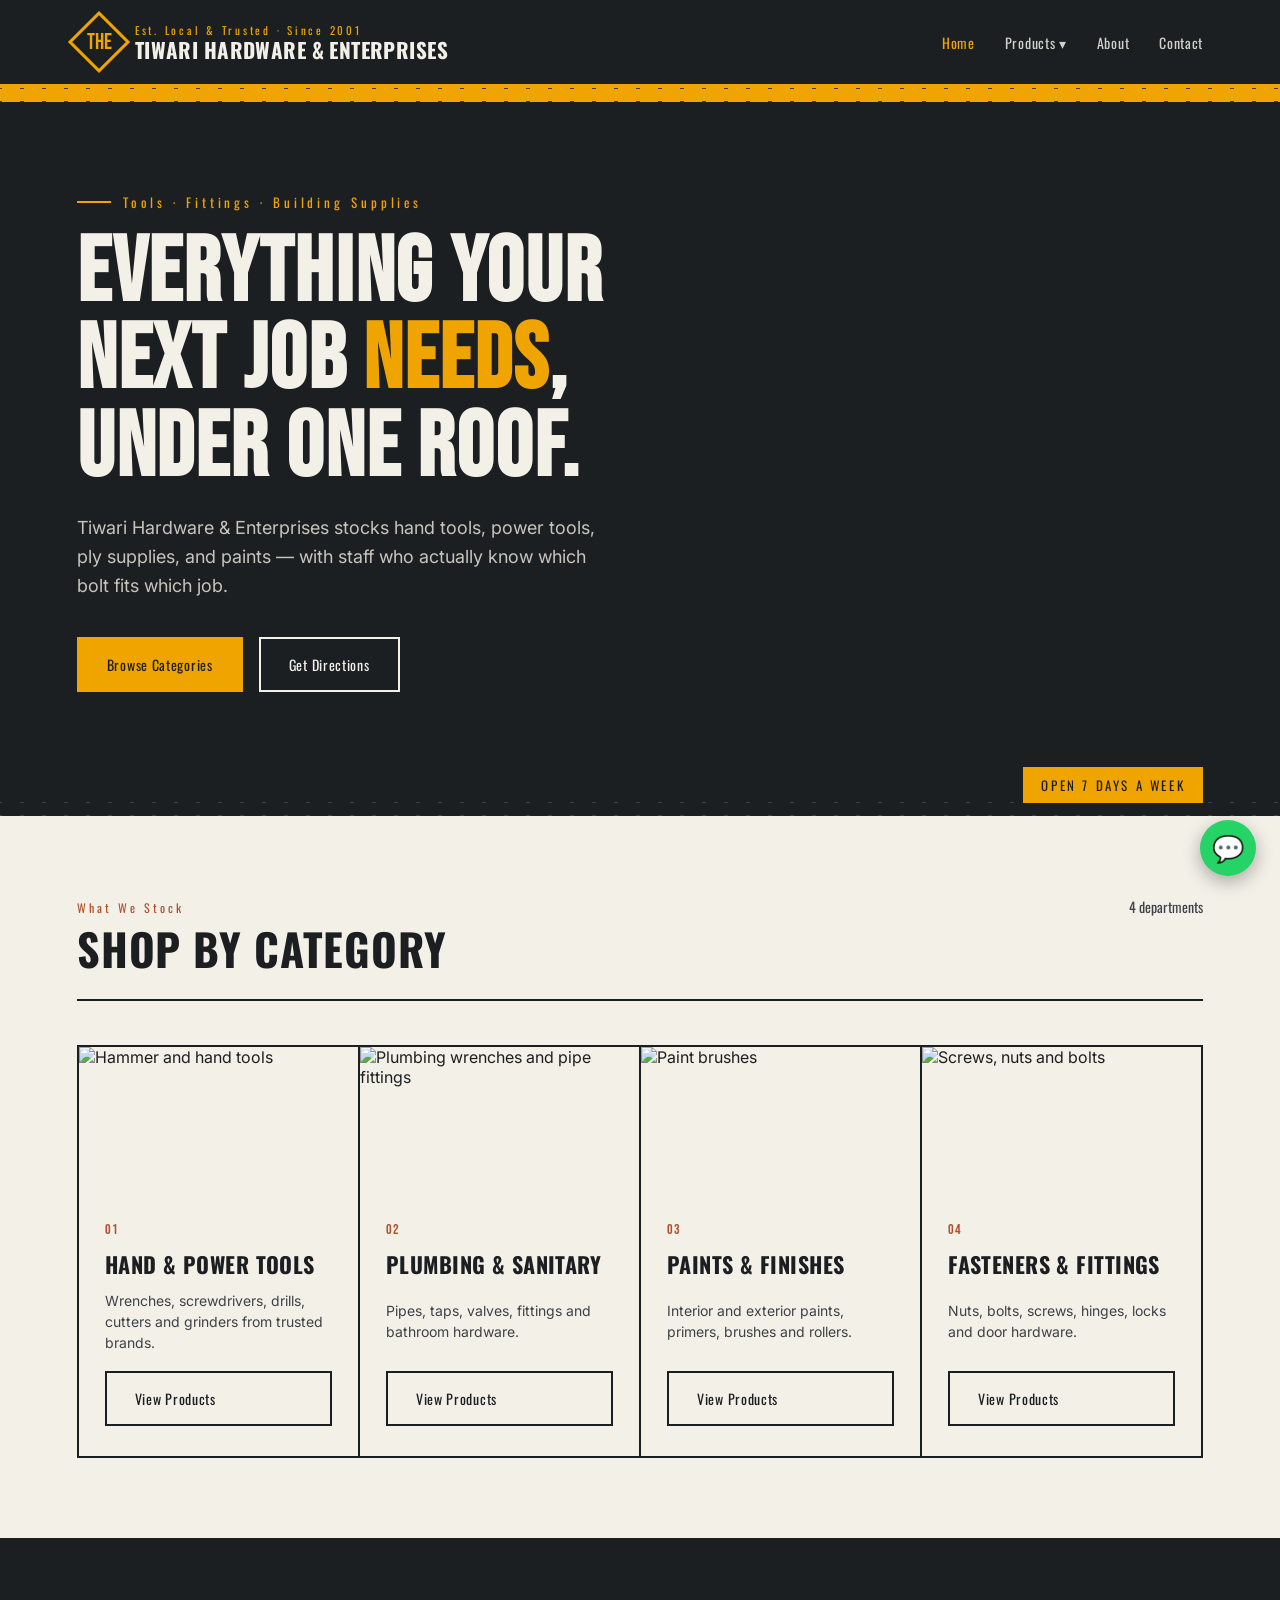
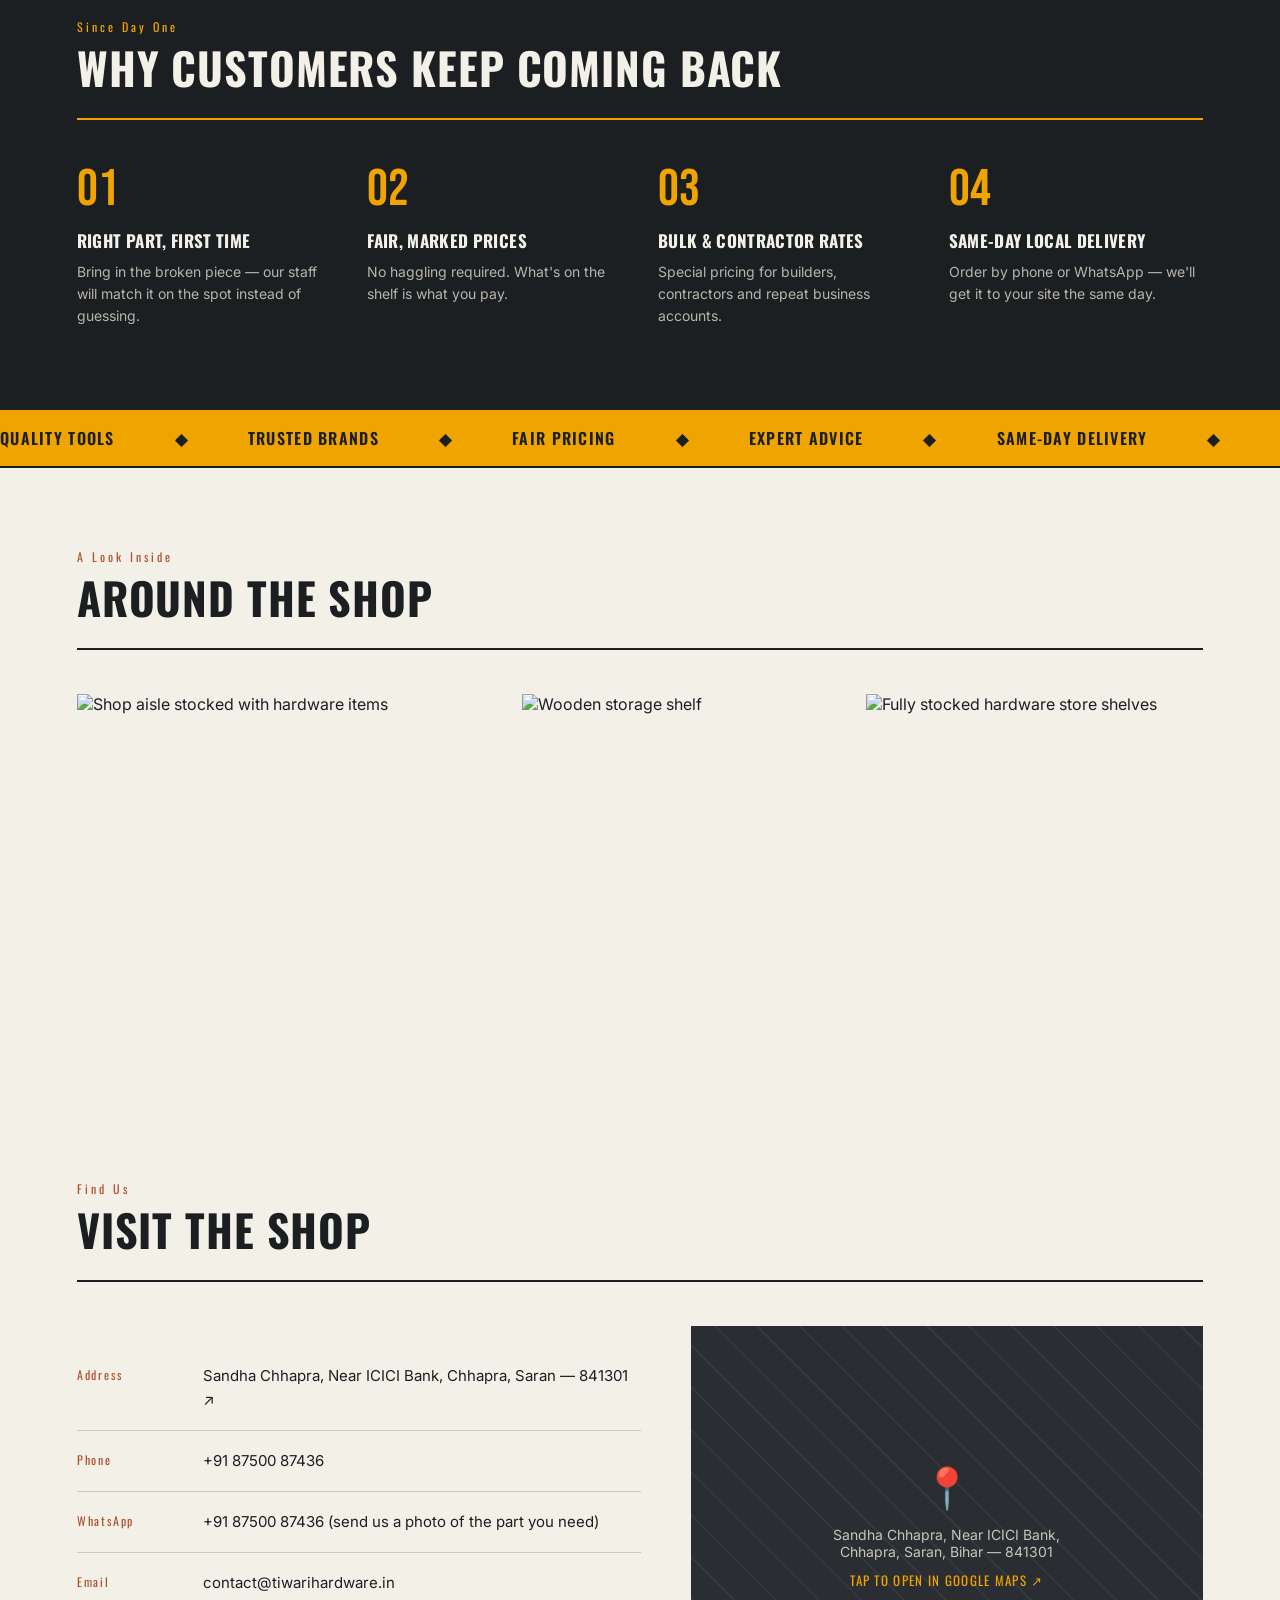
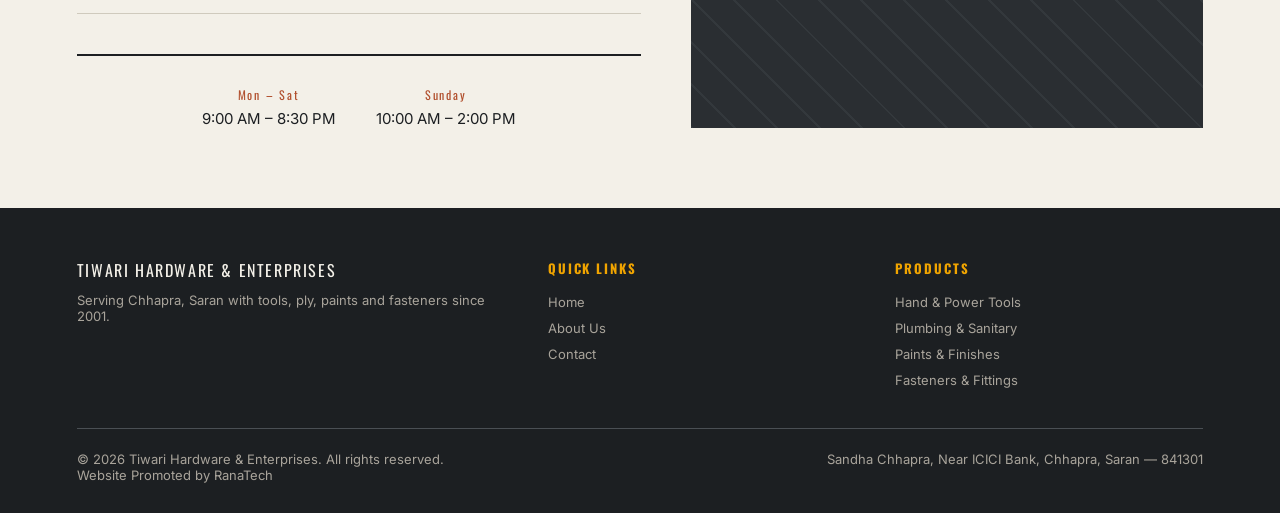
==== commit ddc464e3: "Update index.html" ====
--- a/index.html
+++ b/index.html
@@ -7,7 +7,7 @@
 <meta name="description" content="Tiwari Hardware & Enterprises — your neighbourhood hardware store in Chhapra, Saran for tools, plumbing, paint and fasteners. Since 2001.">
 <link rel="preconnect" href="https://fonts.googleapis.com">
 <link href="https://fonts.googleapis.com/css2?family=Bebas+Neue&family=Oswald:wght@400;500;600;700&family=Inter:wght@400;500;600;700&display=swap" rel="stylesheet">
-<link rel="stylesheet" href="css/style.css">
+<link rel="stylesheet" href="style.css">
 <style>
   .home-hero{
     background-image:
--- a/style.css
+++ b/style.css
@@ -0,0 +1,311 @@
+/* ============ Tiwari Hardware & Enterprises — shared site styles ============ */
+:root{
+  --steel-900:#1c1f22;
+  --steel-800:#2a2e32;
+  --steel-700:#3d4247;
+  --paper:#f3f0e8;
+  --amber:#f0a400;
+  --rust:#b1502e;
+  --line:#4a4f54;
+}
+*{box-sizing:border-box; margin:0; padding:0;}
+html{scroll-behavior:smooth;}
+body{
+  background:var(--paper);
+  color:var(--steel-900);
+  font-family:'Inter',sans-serif;
+  overflow-x:hidden;
+}
+h1,h2,h3,.display{
+  font-family:'Oswald',sans-serif;
+  text-transform:uppercase;
+  letter-spacing:0.02em;
+}
+a{color:inherit; text-decoration:none;}
+img{max-width:100%;display:block;}
+ul{list-style:none;}
+
+.peg-strip{
+  height:14px;
+  background-image:radial-gradient(var(--steel-700) 2px, transparent 2.2px);
+  background-size:22px 14px;
+  background-color:var(--amber);
+  background-position:11px 7px, 0 0;
+}
+.peg-strip.dark{background-color:var(--steel-900);}
+
+/* ---- header / nav ---- */
+header{
+  background:var(--steel-900);
+  color:var(--paper);
+  padding:20px 6%;
+  display:flex;
+  align-items:center;
+  justify-content:space-between;
+  position:sticky;
+  top:0;
+  z-index:100;
+  border-bottom:4px solid var(--amber);
+}
+.brand{display:flex; align-items:center; gap:14px;}
+.brand-mark{
+  width:44px;height:44px;
+  border:3px solid var(--amber);
+  display:flex;align-items:center;justify-content:center;
+  font-family:'Bebas Neue',sans-serif;
+  font-size:22px;
+  color:var(--amber);
+  transform:rotate(45deg);
+  flex-shrink:0;
+}
+.brand-mark span{transform:rotate(-45deg);}
+.brand-text .kicker{
+  font-size:11px;
+  letter-spacing:0.25em;
+  color:var(--amber);
+  font-family:'Oswald',sans-serif;
+}
+.brand-text h1{font-size:21px; line-height:1.15;}
+
+nav{display:flex; align-items:center; gap:30px; font-family:'Oswald',sans-serif; font-size:14px; letter-spacing:0.05em;}
+nav > ul{display:flex; gap:30px;}
+nav a{opacity:0.85; transition:opacity .2s, color .2s; display:block;}
+nav a:hover{opacity:1; color:var(--amber);}
+nav li.current > a{opacity:1; color:var(--amber);}
+
+.has-dropdown{position:relative;}
+.dropdown{
+  position:absolute;
+  top:100%;
+  left:50%;
+  transform:translateX(-50%) translateY(6px);
+  background:var(--steel-800);
+  border:2px solid var(--amber);
+  min-width:220px;
+  padding:10px 0;
+  opacity:0;
+  visibility:hidden;
+  transition:opacity .2s ease, transform .2s ease;
+}
+.has-dropdown:hover .dropdown,
+.has-dropdown:focus-within .dropdown{
+  opacity:1;
+  visibility:visible;
+  transform:translateX(-50%) translateY(0);
+}
+.dropdown li a{padding:11px 22px; opacity:0.9; font-size:13px;}
+.dropdown li a:hover{background:var(--steel-900); opacity:1;}
+
+.nav-toggle{display:none; background:none; border:none; color:var(--paper); font-size:26px; cursor:pointer;}
+
+@media(max-width:900px){
+  nav{
+    position:fixed; top:76px; left:0; right:0; bottom:0;
+    background:var(--steel-900);
+    flex-direction:column;
+    align-items:stretch;
+    padding:10px 6% 30px;
+    gap:0;
+    transform:translateX(-100%);
+    transition:transform .25s ease;
+    overflow-y:auto;
+  }
+  nav.open{transform:translateX(0);}
+  nav > ul{flex-direction:column; gap:0;}
+  nav > ul > li{border-bottom:1px solid var(--line);}
+  nav a{padding:16px 0;}
+  .dropdown{
+    position:static; transform:none; opacity:1; visibility:visible;
+    background:none; border:none; padding:0 0 6px 16px; display:none;
+  }
+  .has-dropdown.open-mobile .dropdown{display:block;}
+  .dropdown li a{padding:12px 0; font-size:13px; color:#c9c4bb;}
+  .nav-toggle{display:block;}
+}
+
+/* ---- page hero (used on every inner page) ---- */
+.page-hero{
+  background:var(--steel-900);
+  color:var(--paper);
+  padding:64px 6% 50px;
+  background-size:cover;
+  background-position:center;
+}
+.page-hero .kicker{
+  color:var(--amber);
+  font-family:'Oswald',sans-serif;
+  letter-spacing:0.25em;
+  font-size:12px;
+  margin-bottom:14px;
+  display:flex; align-items:center; gap:12px;
+}
+.page-hero .kicker::before{content:""; width:30px; height:2px; background:var(--amber); display:inline-block;}
+.page-hero h1{font-family:'Bebas Neue',sans-serif; font-size:clamp(38px,6vw,64px); line-height:1;}
+.page-hero p{margin-top:16px; font-size:16px; color:#c9c4bb; max-width:560px; line-height:1.6;}
+.breadcrumb{margin-top:18px; font-size:12px; font-family:'Oswald',sans-serif; letter-spacing:0.1em; color:#a9a49b;}
+.breadcrumb a{color:var(--amber);}
+.breadcrumb a:hover{text-decoration:underline;}
+
+/* ---- home hero ---- */
+.home-hero{
+  position:relative;
+  background:var(--steel-900);
+  color:var(--paper);
+  padding:90px 6% 110px;
+  background-size:cover;
+  background-position:center;
+}
+.home-hero-inner{max-width:760px;}
+.home-hero .kicker{
+  color:var(--amber); font-family:'Oswald',sans-serif; letter-spacing:0.3em; font-size:13px;
+  margin-bottom:18px; display:flex; align-items:center; gap:12px;
+}
+.home-hero .kicker::before{content:""; width:34px; height:2px; background:var(--amber); display:inline-block;}
+.home-hero h1{font-family:'Bebas Neue',sans-serif; font-size:clamp(48px,9vw,92px); line-height:0.95;}
+.home-hero h1 em{font-style:normal; color:var(--amber);}
+.home-hero p.lede{margin-top:22px; font-size:18px; line-height:1.6; color:#c9c4bb; max-width:520px;}
+.hero-tape{
+  position:absolute; right:6%; bottom:-1px;
+  font-family:'Oswald',sans-serif; font-size:13px; letter-spacing:0.2em;
+  color:var(--steel-900); background:var(--amber); padding:8px 18px; display:none;
+}
+@media(min-width:900px){.hero-tape{display:block;}}
+
+/* ---- buttons ---- */
+.hero-cta{margin-top:36px; display:flex; gap:16px; flex-wrap:wrap;}
+.btn{
+  font-family:'Oswald',sans-serif; letter-spacing:0.05em; font-size:14px;
+  padding:15px 28px; display:inline-flex; align-items:center; gap:10px;
+  border:2px solid transparent; transition:transform .15s ease, background .2s ease, color .2s ease;
+  cursor:pointer;
+}
+.btn:hover{transform:translateY(-2px);}
+.btn-solid{background:var(--amber); color:var(--steel-900);}
+.btn-solid:hover{background:#ffb821;}
+.btn-outline{border-color:var(--paper); color:var(--paper);}
+.btn-outline:hover{background:var(--paper); color:var(--steel-900);}
+.btn-outline.dark-border{border-color:var(--steel-900); color:var(--steel-900);}
+.btn-outline.dark-border:hover{background:var(--steel-900); color:var(--paper);}
+
+/* ---- section shell ---- */
+section{padding:80px 6%;}
+.section-head{
+  display:flex; align-items:baseline; justify-content:space-between; flex-wrap:wrap; gap:14px;
+  margin-bottom:44px; border-bottom:2px solid var(--steel-900); padding-bottom:18px;
+}
+.section-head .kicker{font-family:'Oswald',sans-serif; font-size:12px; letter-spacing:0.25em; color:var(--rust);}
+.section-head h2{font-size:clamp(28px,4vw,44px);}
+.section-head .count{font-family:'Oswald',sans-serif; font-size:14px; color:var(--steel-700);}
+
+/* ---- category / product grid ---- */
+.grid{display:grid; grid-template-columns:repeat(auto-fit,minmax(230px,1fr)); gap:2px; background:var(--steel-900); border:2px solid var(--steel-900);}
+.cat-card{background:var(--paper); display:flex; flex-direction:column; transition:background .2s ease; overflow:hidden;}
+.cat-card:hover{background:#eae5d8;}
+.cat-photo{height:150px; overflow:hidden; position:relative;}
+.cat-photo img{width:100%; height:100%; object-fit:cover; transition:transform .5s ease;}
+.cat-card:hover .cat-photo img{transform:scale(1.08);}
+.cat-body{padding:24px 26px 30px; flex:1; display:flex; flex-direction:column; justify-content:space-between;}
+.cat-num{font-family:'Bebas Neue',sans-serif; font-size:14px; color:var(--rust); letter-spacing:0.1em;}
+.cat-card h3{font-size:22px; margin-top:10px;}
+.cat-card p{font-size:14px; color:var(--steel-700); margin-top:10px; line-height:1.5;}
+.cat-card .btn{margin-top:18px;}
+
+/* product cards */
+.product-grid{display:grid; grid-template-columns:repeat(auto-fit,minmax(230px,1fr)); gap:26px;}
+.product-card{background:#fff; border:1px solid #d8d3c8; transition:transform .2s ease, box-shadow .2s ease;}
+.product-card:hover{transform:translateY(-4px); box-shadow:0 14px 26px rgba(28,31,34,0.12);}
+.product-photo{height:190px; overflow:hidden;}
+.product-photo img{width:100%; height:100%; object-fit:cover; transition:transform .5s ease;}
+.product-card:hover .product-photo img{transform:scale(1.07);}
+.product-info{padding:20px 22px 24px;}
+.product-info .tag{font-family:'Oswald',sans-serif; font-size:11px; letter-spacing:0.15em; color:var(--rust);}
+.product-info h3{font-size:18px; margin-top:8px;}
+.product-info p{font-size:13.5px; color:var(--steel-700); margin-top:8px; line-height:1.5;}
+.product-info .row{display:flex; justify-content:space-between; align-items:center; margin-top:16px;}
+.product-info .price{font-family:'Oswald',sans-serif; font-size:15px; color:var(--steel-900);}
+.product-info .enquire{font-family:'Oswald',sans-serif; font-size:12px; letter-spacing:0.08em; color:var(--rust); border-bottom:1px solid var(--rust);}
+.product-info .enquire:hover{color:var(--steel-900); border-color:var(--steel-900);}
+
+/* ---- why us ---- */
+.why{background:var(--steel-900); color:var(--paper);}
+.why .section-head{border-color:var(--amber);}
+.why .section-head h2{color:var(--paper);}
+.why .section-head .kicker{color:var(--amber);}
+.why-grid{display:grid; grid-template-columns:repeat(auto-fit,minmax(240px,1fr)); gap:36px;}
+.why-item .big{font-family:'Bebas Neue',sans-serif; font-size:52px; color:var(--amber); line-height:1;}
+.why-item h3{font-size:17px; margin-top:12px;}
+.why-item p{font-size:14px; color:#b9b4aa; margin-top:8px; line-height:1.6;}
+
+/* ---- ticker ---- */
+.ticker-wrap{background:var(--amber); overflow:hidden; padding:16px 0; border-top:2px solid var(--steel-900); border-bottom:2px solid var(--steel-900);}
+.ticker{
+  display:flex; gap:60px; white-space:nowrap; animation:scroll 22s linear infinite;
+  font-family:'Oswald',sans-serif; font-weight:600; font-size:16px; letter-spacing:0.08em; color:var(--steel-900);
+}
+@keyframes scroll{from{transform:translateX(0);}to{transform:translateX(-50%);}}
+
+/* ---- gallery ---- */
+.gallery-grid{display:grid; grid-template-columns:1.3fr 1fr 1fr; grid-template-rows:repeat(2,160px); gap:6px;}
+.gallery-grid a{display:block; overflow:hidden; position:relative;}
+.gallery-grid img{width:100%; height:100%; object-fit:cover; transition:transform .5s ease;}
+.gallery-grid a:hover img{transform:scale(1.06);}
+.gallery-grid a:first-child{grid-row:1 / 3;}
+@media(max-width:700px){
+  .gallery-grid{grid-template-columns:1fr 1fr; grid-template-rows:repeat(3,140px);}
+  .gallery-grid a:first-child{grid-column:1 / 3; grid-row:1;}
+}
+
+/* ---- visit / contact ---- */
+.visit-grid{display:grid; grid-template-columns:1.1fr 1fr; gap:50px;}
+@media(max-width:800px){.visit-grid{grid-template-columns:1fr;}}
+.info-list{margin-top:20px;}
+.info-list li{display:flex; gap:16px; padding:18px 0; border-bottom:1px solid #cfcabd;}
+.info-list .label{font-family:'Oswald',sans-serif; font-size:12px; letter-spacing:0.15em; color:var(--rust); width:110px; flex-shrink:0; padding-top:2px;}
+.info-list .val{font-size:15px; line-height:1.6;}
+.info-list .val a{border-bottom:1px solid transparent; transition:border-color .2s ease, color .2s ease;}
+.info-list .val a:hover{border-bottom-color:var(--rust); color:var(--rust);}
+.map-box{
+  background:var(--steel-800); color:var(--paper); min-height:340px; display:flex; align-items:center; justify-content:center;
+  text-align:center; padding:30px; cursor:pointer; transition:background .2s ease;
+  background-image:repeating-linear-gradient(45deg, #33383c 0 2px, transparent 2px 30px);
+}
+.map-box:hover{background-color:#3d4247;}
+.map-box .pin{font-size:40px; color:var(--amber);}
+.map-box p{margin-top:14px; font-size:14px; color:#c9c4bb; max-width:280px;}
+
+.hours-strip{display:flex; justify-content:center; gap:40px; flex-wrap:wrap; margin-top:40px; padding-top:30px; border-top:2px solid var(--steel-900);}
+.hours-strip div{text-align:center;}
+.hours-strip .day{font-family:'Oswald',sans-serif; font-size:12px; letter-spacing:0.15em; color:var(--rust);}
+.hours-strip .time{font-size:15px; margin-top:6px;}
+
+/* ---- about page bits ---- */
+.about-grid{display:grid; grid-template-columns:1fr 1fr; gap:50px; align-items:center;}
+@media(max-width:800px){.about-grid{grid-template-columns:1fr;}}
+.about-photo{overflow:hidden;}
+.about-photo img{width:100%; height:100%; object-fit:cover;}
+.milestones{display:grid; grid-template-columns:repeat(auto-fit,minmax(150px,1fr)); gap:24px; margin-top:44px;}
+.milestone .big{font-family:'Bebas Neue',sans-serif; font-size:44px; color:var(--rust);}
+.milestone p{font-size:13px; letter-spacing:0.08em; text-transform:uppercase; font-family:'Oswald',sans-serif; margin-top:6px; color:var(--steel-700);}
+
+/* ---- footer ---- */
+footer{background:var(--steel-900); color:#a9a49b; padding:50px 6% 30px; font-size:13px;}
+.footer-grid{display:grid; grid-template-columns:1.4fr 1fr 1fr; gap:40px; padding-bottom:30px; border-bottom:1px solid var(--line);}
+@media(max-width:700px){.footer-grid{grid-template-columns:1fr;}}
+.footer-grid h4{font-family:'Oswald',sans-serif; color:var(--amber); font-size:13px; letter-spacing:0.15em; margin-bottom:16px;}
+.footer-grid li{margin-bottom:10px;}
+.footer-grid a:hover{color:var(--amber);}
+.fbrand{color:var(--paper); font-family:'Oswald',sans-serif; letter-spacing:0.1em; font-size:16px; margin-bottom:10px; display:block;}
+.footer-bottom{display:flex; justify-content:space-between; flex-wrap:wrap; gap:12px; padding-top:22px;}
+
+/* ---- whatsapp float ---- */
+.wa-float{
+  position:fixed; bottom:24px; right:24px; background:#25D366; color:#fff; width:56px; height:56px; border-radius:50%;
+  display:flex; align-items:center; justify-content:center; font-size:26px; box-shadow:0 6px 18px rgba(0,0,0,0.3);
+  z-index:60; transition:transform .2s ease;
+}
+.wa-float:hover{transform:scale(1.08);}
+
+/* ---- misc page content ---- */
+.prose{max-width:760px;}
+.prose p{margin-bottom:18px; line-height:1.7; font-size:15.5px; color:var(--steel-700);}
+.prose h2{margin:34px 0 14px; font-size:26px;}
